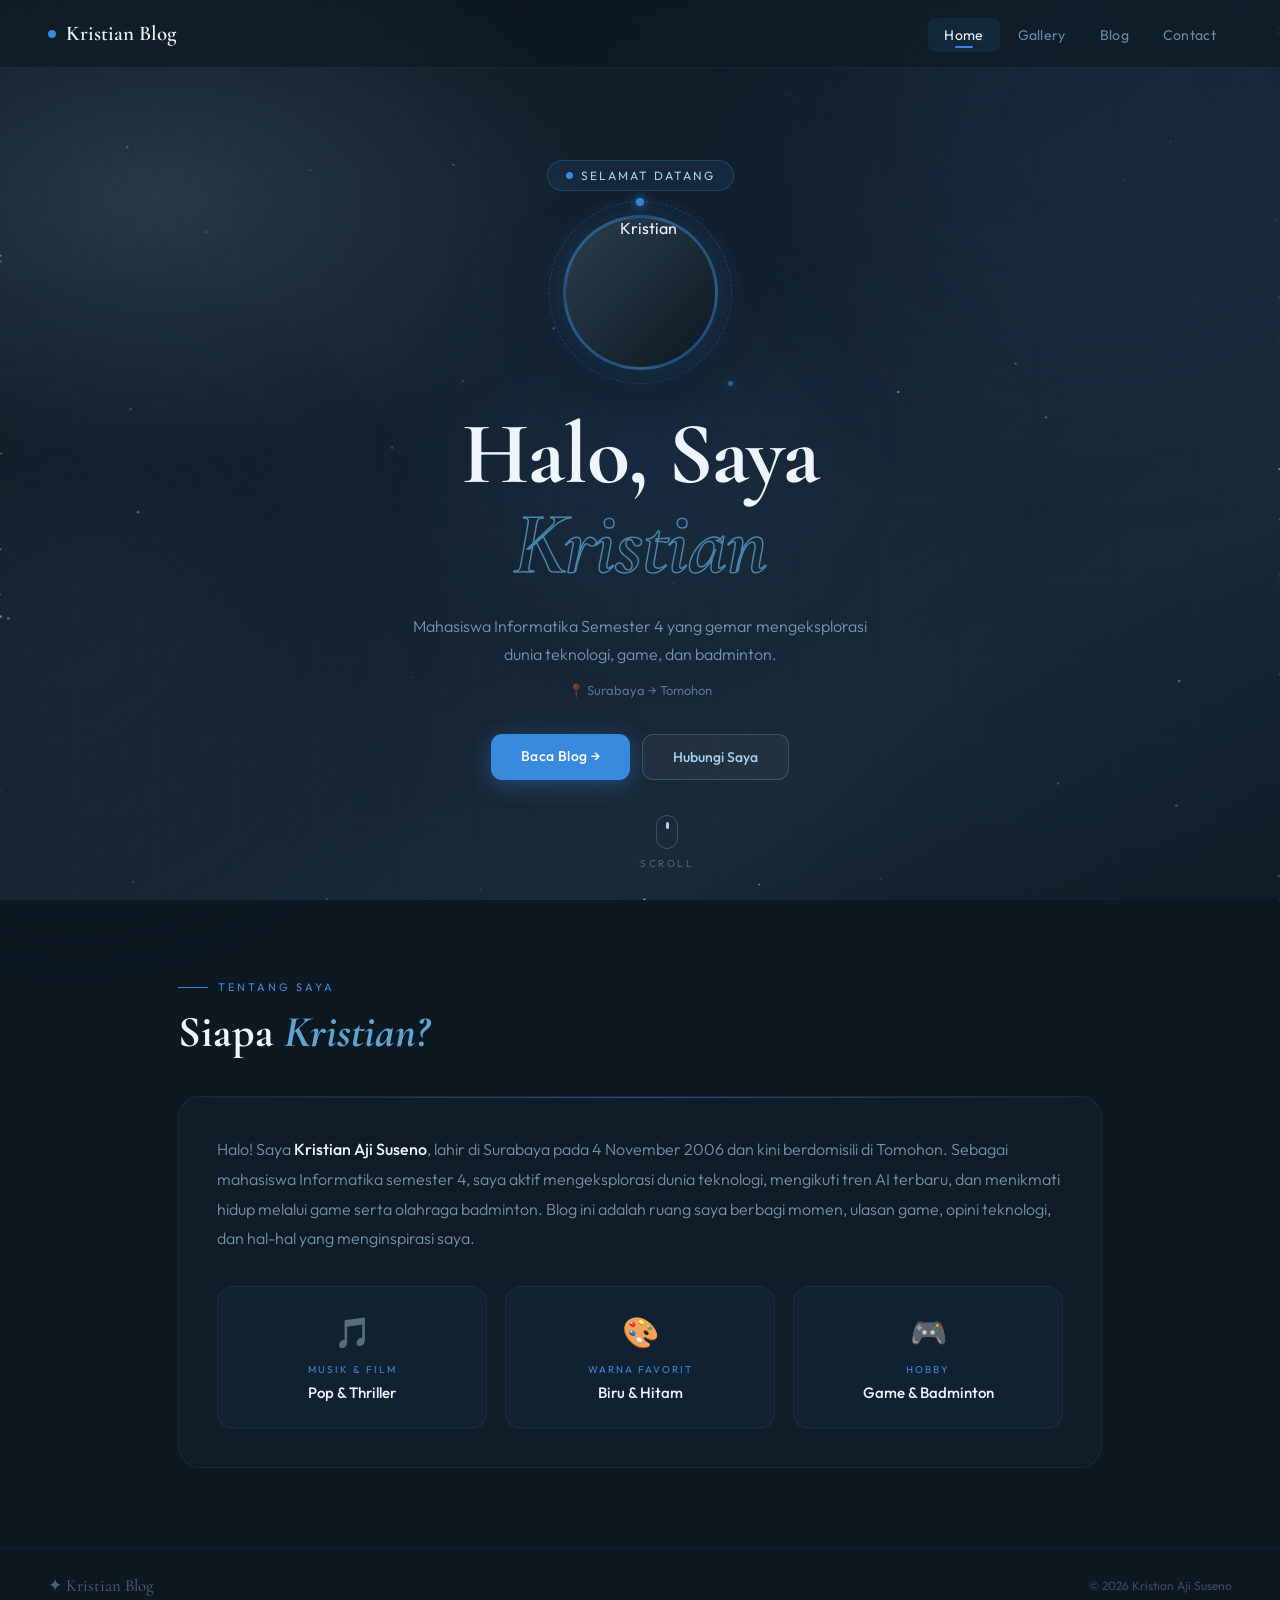
==== index.html @ f69c73ec "Add files via upload" ====
<!DOCTYPE html>
<html lang="id">
<head>
    <meta charset="UTF-8">
    <meta name="viewport" content="width=device-width, initial-scale=1.0">
    <title>Home — Kristian Blog</title>
    <link href="https://fonts.googleapis.com/css2?family=Cormorant+Garamond:ital,wght@0,400;0,600;0,700;1,400;1,700&family=Outfit:wght@300;400;500;600&display=swap" rel="stylesheet">
    <style>
        :root {
            --n900:#0d1821;--n800:#162030;--n700:#1e2d3d;--n600:#2c3e50;--n500:#3d5166;
            --blue:#378ADD;--blue-l:#5ba4d4;--blue-p:#a8d4f0;--blue-g:rgba(55,138,221,0.25);
            --white:#eef5fc;--dim:rgba(168,212,240,0.65);
        }
        *{box-sizing:border-box;margin:0;padding:0;}
        html{scroll-behavior:smooth;}
        body{font-family:'Outfit',sans-serif;background:var(--n900);color:var(--white);min-height:100vh;overflow-x:hidden;}

        /* BG */
        .bg-layer{position:fixed;inset:0;z-index:0;
            background:
                radial-gradient(ellipse 65% 55% at 12% 22%,rgba(44,62,80,0.85),transparent 55%),
                radial-gradient(ellipse 55% 65% at 88% 78%,rgba(20,36,52,0.75),transparent 55%),
                radial-gradient(ellipse 50% 40% at 50% 50%,rgba(55,138,221,0.05),transparent 65%),
                linear-gradient(150deg,#0d1821 0%,#14202e 45%,#1a2a3a 75%,#0d1821 100%);}
        .bg-layer::after{content:'';position:absolute;inset:0;
            background-image:repeating-linear-gradient(0deg,transparent,transparent 79px,rgba(55,138,221,0.035) 80px),
                             repeating-linear-gradient(90deg,transparent,transparent 79px,rgba(55,138,221,0.035) 80px);}

        .blob{position:fixed;border-radius:50%;filter:blur(90px);pointer-events:none;z-index:0;}
        .b1{width:500px;height:500px;background:rgba(55,138,221,0.07);top:-120px;right:-80px;animation:d1 20s ease-in-out infinite alternate;}
        .b2{width:350px;height:350px;background:rgba(30,45,60,0.5);bottom:80px;left:-100px;animation:d2 16s ease-in-out infinite alternate;}
        .b3{width:250px;height:250px;background:rgba(55,138,221,0.05);top:50%;left:50%;transform:translate(-50%,-50%);animation:d3 24s ease-in-out infinite alternate;}
        @keyframes d1{to{transform:translate(-80px,100px) scale(1.2);}}
        @keyframes d2{to{transform:translate(100px,-60px) scale(1.15);}}
        @keyframes d3{to{transform:translate(-40%,-40%) scale(1.3);}}

        canvas{position:fixed;inset:0;z-index:0;pointer-events:none;}

        /* NAV */
        nav{position:fixed;top:0;left:0;right:0;z-index:300;height:68px;padding:0 48px;
            display:flex;align-items:center;justify-content:space-between;
            background:rgba(13,24,33,0.6);backdrop-filter:blur(24px);
            border-bottom:1px solid rgba(55,138,221,0.1);transition:background 0.4s;}
        nav.scrolled{background:rgba(13,24,33,0.92);}

        .n-logo{font-family:'Cormorant Garamond',serif;font-size:21px;font-weight:600;
            color:var(--white);text-decoration:none;display:flex;align-items:center;gap:10px;}
        .n-logo .dot{width:8px;height:8px;background:var(--blue);border-radius:50%;flex-shrink:0;
            animation:pdot 2.5s infinite;}
        @keyframes pdot{0%,100%{box-shadow:0 0 0 0 rgba(55,138,221,0.6);}60%{box-shadow:0 0 0 7px rgba(55,138,221,0);}}

        .n-links{list-style:none;display:flex;gap:2px;}
        .n-links a{color:rgba(168,212,240,0.6);text-decoration:none;font-size:14px;font-weight:400;
            padding:8px 16px;border-radius:8px;letter-spacing:0.3px;transition:all 0.2s;position:relative;}
        .n-links a::after{content:'';position:absolute;bottom:4px;left:50%;transform:translateX(-50%) scaleX(0);
            width:18px;height:2px;background:var(--blue);border-radius:2px;transition:transform 0.25s;}
        .n-links a:hover,.n-links a.active{color:var(--white);background:rgba(55,138,221,0.1);}
        .n-links a.active::after,.n-links a:hover::after{transform:translateX(-50%) scaleX(1);}

        /* HERO */
        .hero{position:relative;z-index:1;min-height:100vh;display:flex;flex-direction:column;
            align-items:center;justify-content:center;padding:100px 40px 60px;text-align:center;}

        .hero-eyebrow{display:inline-flex;align-items:center;gap:8px;
            background:rgba(55,138,221,0.1);border:1px solid rgba(55,138,221,0.28);
            color:var(--blue-p);padding:7px 18px;border-radius:22px;font-size:12px;
            letter-spacing:2px;text-transform:uppercase;margin-bottom:24px;
            animation:fadeUp 0.8s ease both;}
        .hero-eyebrow .ping{width:7px;height:7px;background:var(--blue);border-radius:50%;
            animation:ping 1.8s ease infinite;}
        @keyframes ping{0%,100%{opacity:1;transform:scale(1);}50%{opacity:0.6;transform:scale(1.3);}}

        .av-wrap{position:relative;margin-bottom:40px;animation:float 7s ease-in-out infinite;}
        @keyframes float{0%,100%{transform:translateY(0);}50%{transform:translateY(-14px);}}

        .av-glow{position:absolute;inset:-28px;border-radius:50%;
            background:radial-gradient(circle,rgba(55,138,221,0.2) 0%,transparent 70%);
            animation:gpulse 3s ease-in-out infinite;}
        @keyframes gpulse{0%,100%{opacity:0.4;transform:scale(1);}50%{opacity:0.9;transform:scale(1.12);}}

        .av-orbit{position:absolute;inset:-14px;border-radius:50%;
            border:1px dashed rgba(55,138,221,0.3);animation:spin 18s linear infinite;}
        .av-orbit::before,.av-orbit::after{content:'';position:absolute;border-radius:50%;
            background:var(--blue);box-shadow:0 0 10px var(--blue);}
        .av-orbit::before{width:8px;height:8px;top:-4px;left:50%;transform:translateX(-50%);}
        .av-orbit::after{width:5px;height:5px;bottom:-2.5px;right:-2.5px;opacity:0.6;}
        @keyframes spin{from{transform:rotate(0deg);}to{transform:rotate(360deg);}}

        .av-img{width:155px;height:155px;border-radius:50%;object-fit:cover;position:relative;z-index:2;
            border:3px solid rgba(55,138,221,0.45);display:block;background:var(--n700);
            box-shadow:0 0 40px rgba(55,138,221,0.2),0 20px 60px rgba(0,0,0,0.4);}

        .hero h1{font-family:'Cormorant Garamond',serif;font-size:clamp(52px,9vw,88px);font-weight:700;
            line-height:1.02;color:var(--white);animation:fadeUp 0.85s 0.1s ease both;letter-spacing:-1px;}
        .hero h1 em{color:transparent;-webkit-text-stroke:1.5px rgba(91,164,212,0.75);font-style:italic;}

        .hero-sub{max-width:480px;margin:22px auto 0;color:var(--dim);font-size:16px;line-height:1.75;
            font-weight:300;animation:fadeUp 0.85s 0.2s ease both;}

        .hero-loc{display:inline-flex;align-items:center;gap:6px;margin-top:14px;
            color:rgba(168,212,240,0.45);font-size:13px;animation:fadeUp 0.85s 0.28s ease both;}

        .hero-ctas{display:flex;gap:12px;justify-content:center;margin-top:36px;flex-wrap:wrap;
            animation:fadeUp 0.85s 0.35s ease both;}

        .btn-p{padding:13px 30px;background:var(--blue);color:white;border-radius:11px;
            text-decoration:none;font-size:14px;font-weight:500;letter-spacing:0.4px;
            transition:all 0.25s;box-shadow:0 4px 22px rgba(55,138,221,0.4);}
        .btn-p:hover{background:var(--blue-l);transform:translateY(-3px);box-shadow:0 10px 35px rgba(55,138,221,0.55);}

        .btn-g{padding:13px 30px;background:rgba(255,255,255,0.04);border:1px solid rgba(168,212,240,0.2);
            color:var(--blue-p);border-radius:11px;text-decoration:none;font-size:14px;font-weight:500;
            transition:all 0.25s;}
        .btn-g:hover{background:rgba(55,138,221,0.1);border-color:rgba(55,138,221,0.4);transform:translateY(-3px);}

        .scroll-hint{position:absolute;bottom:30px;left:50%;transform:translateX(-50%);
            display:flex;flex-direction:column;align-items:center;gap:8px;
            color:rgba(168,212,240,0.35);font-size:10px;letter-spacing:2.5px;text-transform:uppercase;
            animation:fadeUp 1.5s 1.2s ease both;}
        .s-mouse{width:22px;height:34px;border:1.5px solid rgba(168,212,240,0.25);border-radius:12px;
            display:flex;justify-content:center;padding-top:6px;}
        .s-wheel{width:3px;height:7px;background:var(--blue-p);border-radius:2px;
            animation:wh 2s ease infinite;}
        @keyframes wh{0%{opacity:1;transform:translateY(0);}100%{opacity:0;transform:translateY(12px);}}

        /* ABOUT */
        .section{position:relative;z-index:1;max-width:1020px;margin:0 auto;padding:80px 48px;}

        .s-eyebrow{font-size:11px;letter-spacing:3px;text-transform:uppercase;color:var(--blue);
            display:flex;align-items:center;gap:10px;margin-bottom:14px;}
        .s-eyebrow::before{content:'';width:30px;height:1px;background:var(--blue);}

        .s-title{font-family:'Cormorant Garamond',serif;font-size:44px;font-weight:700;
            color:var(--white);margin-bottom:40px;line-height:1.1;}
        .s-title em{font-style:italic;color:var(--blue-l);}

        .glass{background:rgba(20,32,48,0.55);border:1px solid rgba(55,138,221,0.14);
            border-radius:22px;padding:38px;backdrop-filter:blur(14px);position:relative;overflow:hidden;}
        .glass::before{content:'';position:absolute;top:0;left:0;right:0;height:1px;
            background:linear-gradient(90deg,transparent,rgba(55,138,221,0.5),transparent);}
        .glass p{color:var(--dim);font-size:16px;line-height:1.85;font-weight:300;}
        .glass strong{color:var(--white);font-weight:500;}

        .stats-grid{display:grid;grid-template-columns:repeat(3,1fr);gap:18px;margin-top:32px;}

        .stat-card{background:rgba(55,138,221,0.05);border:1px solid rgba(55,138,221,0.11);
            border-radius:16px;padding:26px 18px;text-align:center;
            transition:all 0.3s;cursor:default;position:relative;overflow:hidden;}
        .stat-card::after{content:'';position:absolute;bottom:0;left:0;right:0;height:2px;
            background:linear-gradient(90deg,transparent,var(--blue),transparent);
            transform:scaleX(0);transition:transform 0.3s;}
        .stat-card:hover{background:rgba(55,138,221,0.1);border-color:rgba(55,138,221,0.28);
            transform:translateY(-5px);box-shadow:0 12px 36px rgba(55,138,221,0.15);}
        .stat-card:hover::after{transform:scaleX(1);}

        .sc-icon{font-size:30px;margin-bottom:12px;display:block;}
        .sc-label{font-size:10px;text-transform:uppercase;letter-spacing:2px;color:var(--blue);margin-bottom:7px;}
        .sc-val{font-size:15px;font-weight:500;color:var(--white);}

        /* FOOTER */
        footer{position:relative;z-index:1;border-top:1px solid rgba(55,138,221,0.09);
            padding:26px 48px;display:flex;align-items:center;justify-content:space-between;}
        .f-logo{font-family:'Cormorant Garamond',serif;font-size:17px;color:rgba(168,212,240,0.4);}
        .f-copy{font-size:12px;color:rgba(168,212,240,0.28);}

        /* UTILS */
        @keyframes fadeUp{from{opacity:0;transform:translateY(22px);}to{opacity:1;transform:translateY(0);}}
        .reveal{opacity:0;transform:translateY(32px);transition:opacity 0.75s ease,transform 0.75s ease;}
        .reveal.in{opacity:1;transform:translateY(0);}
    </style>
</head>
<body>

<div class="bg-layer"></div>
<div class="blob b1"></div><div class="blob b2"></div><div class="blob b3"></div>
<canvas id="c"></canvas>

<nav id="nav">
    <a href="index.html" class="n-logo"><div class="dot"></div>Kristian Blog</a>
    <ul class="n-links">
        <li><a href="index.html" class="active">Home</a></li>
        <li><a href="gallery.html">Gallery</a></li>
        <li><a href="blog.html">Blog</a></li>
        <li><a href="contact.html">Contact</a></li>
    </ul>
</nav>

<section class="hero">
    <div class="hero-eyebrow"><span class="ping"></span>Selamat Datang</div>
    <div class="av-wrap">
        <div class="av-glow"></div>
        <div class="av-orbit"></div>
        <img src="image/image1.jpeg" alt="Kristian" class="av-img"
             onerror="this.style.background='linear-gradient(135deg,#2c3e50,#0d1821)';this.removeAttribute('src')">
    </div>
    <h1>Halo, Saya<br><em>Kristian</em></h1>
    <p class="hero-sub">Mahasiswa Informatika Semester 4 yang gemar mengeksplorasi dunia teknologi, game, dan badminton.</p>
    <div class="hero-loc">📍 Surabaya → Tomohon</div>
    <div class="hero-ctas">
        <a href="blog.html" class="btn-p">Baca Blog →</a>
        <a href="contact.html" class="btn-g">Hubungi Saya</a>
    </div>
    <div class="scroll-hint">
        <div class="s-mouse"><div class="s-wheel"></div></div>
        <span>Scroll</span>
    </div>
</section>

<div class="section">
    <div class="s-eyebrow">Tentang Saya</div>
    <h2 class="s-title">Siapa <em>Kristian?</em></h2>
    <div class="glass reveal">
        <p>Halo! Saya <strong>Kristian Aji Suseno</strong>, lahir di Surabaya pada 4 November 2006 dan kini berdomisili di Tomohon. Sebagai mahasiswa Informatika semester 4, saya aktif mengeksplorasi dunia teknologi, mengikuti tren AI terbaru, dan menikmati hidup melalui game serta olahraga badminton. Blog ini adalah ruang saya berbagi momen, ulasan game, opini teknologi, dan hal-hal yang menginspirasi saya.</p>
        <div class="stats-grid">
            <div class="stat-card"><span class="sc-icon">🎵</span><div class="sc-label">Musik & Film</div><div class="sc-val">Pop & Thriller</div></div>
            <div class="stat-card"><span class="sc-icon">🎨</span><div class="sc-label">Warna Favorit</div><div class="sc-val">Biru & Hitam</div></div>
            <div class="stat-card"><span class="sc-icon">🎮</span><div class="sc-label">Hobby</div><div class="sc-val">Game & Badminton</div></div>
        </div>
    </div>
</div>

<footer>
    <div class="f-logo">✦ Kristian Blog</div>
    <div class="f-copy">© 2026 Kristian Aji Suseno</div>
</footer>

<script>
const cv=document.getElementById('c'),cx=cv.getContext('2d');
let W,H,pts=[];
function resize(){W=cv.width=innerWidth;H=cv.height=innerHeight;}
resize();addEventListener('resize',resize);
for(let i=0;i<65;i++)pts.push({x:Math.random()*1920,y:Math.random()*1080,r:Math.random()*1.4+0.3,vx:(Math.random()-.5)*.18,vy:(Math.random()-.5)*.18,a:Math.random()*.45+0.08});
(function draw(){cx.clearRect(0,0,W,H);pts.forEach(p=>{p.x+=p.vx;p.y+=p.vy;if(p.x<0)p.x=W;if(p.x>W)p.x=0;if(p.y<0)p.y=H;if(p.y>H)p.y=0;cx.beginPath();cx.arc(p.x,p.y,p.r,0,Math.PI*2);cx.fillStyle=`rgba(168,212,240,${p.a})`;cx.fill();});requestAnimationFrame(draw);})();

window.addEventListener('scroll',()=>{document.getElementById('nav').classList.toggle('scrolled',scrollY>40);});

const obs=new IntersectionObserver(es=>es.forEach(e=>{if(e.isIntersecting)e.target.classList.add('in');}),{threshold:0.1});
document.querySelectorAll('.reveal').forEach(el=>obs.observe(el));
</script>
</body>
</html>
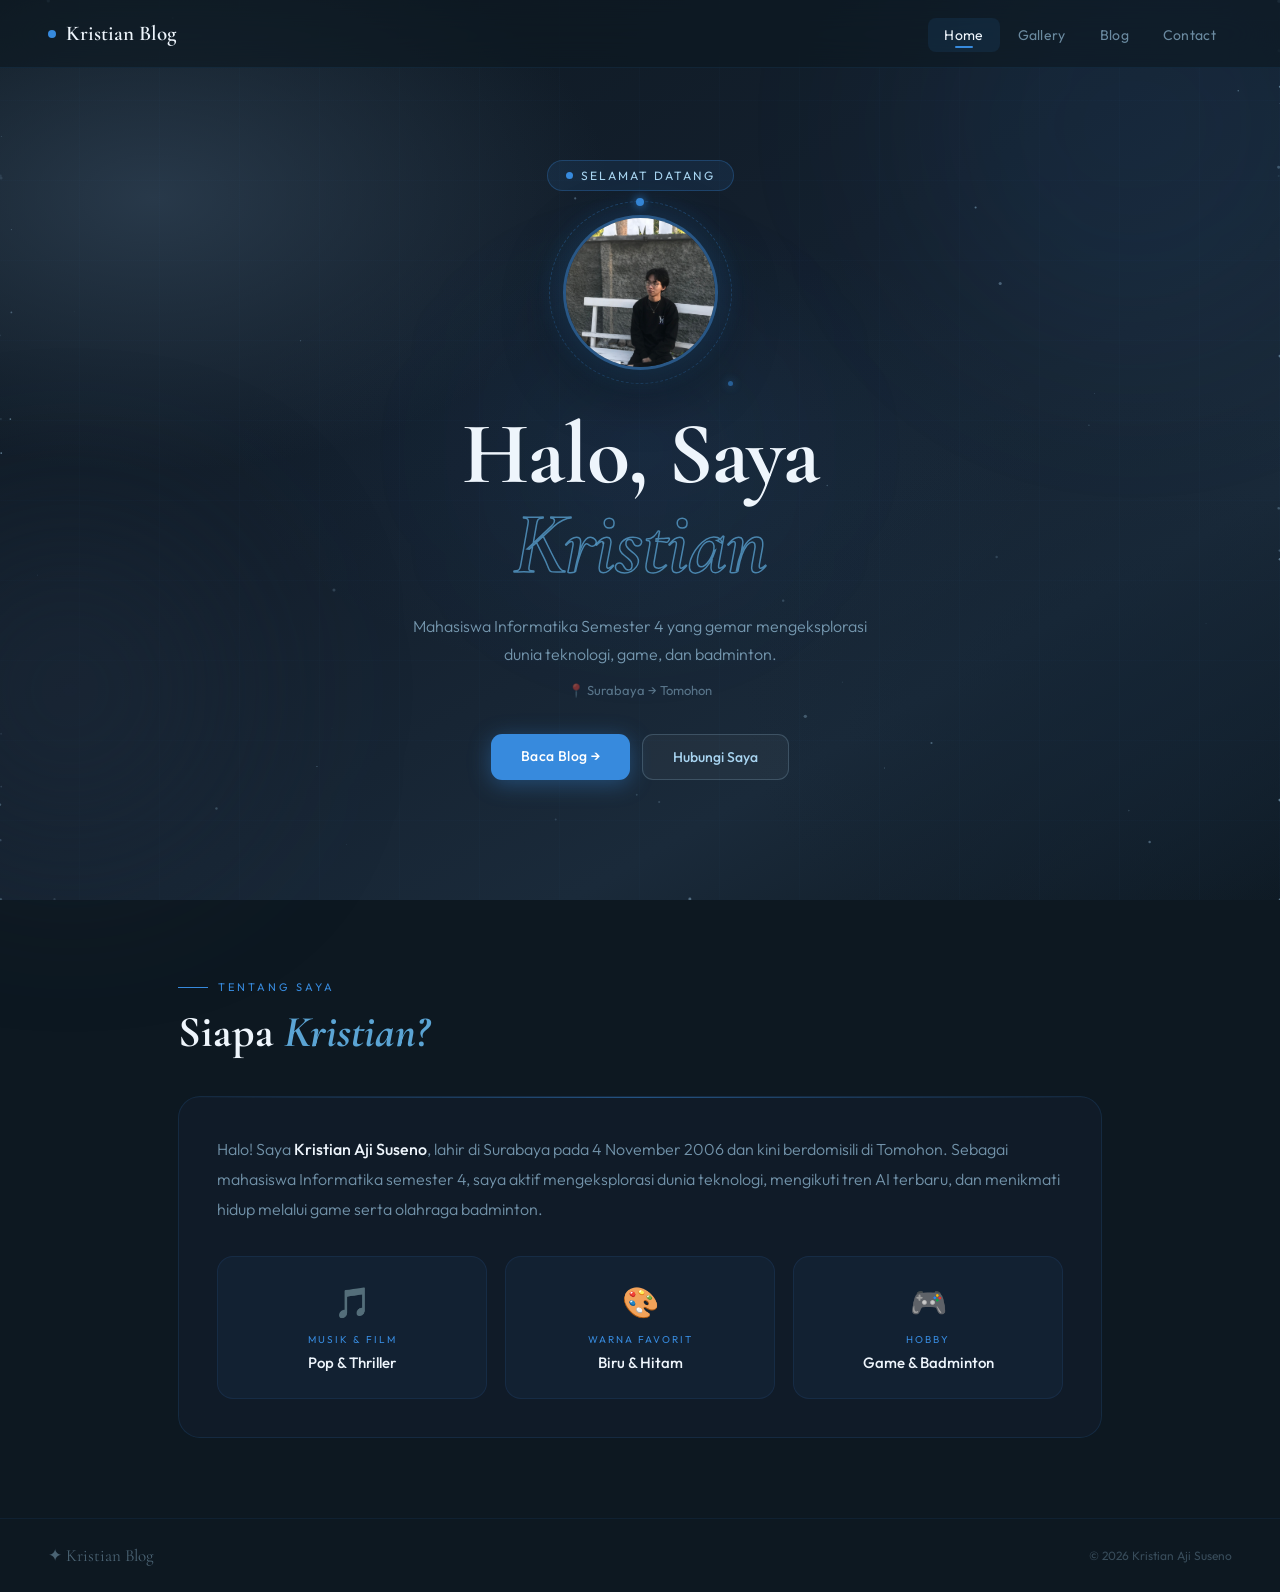
==== commit 33a6532f: "update responsive mobile layout" ====
--- a/index.html
+++ b/index.html
@@ -1,241 +1,96 @@
-<!DOCTYPE html>
-<html lang="id">
-<head>
-    <meta charset="UTF-8">
-    <meta name="viewport" content="width=device-width, initial-scale=1.0">
-    <title>Home — Kristian Blog</title>
-    <link href="https://fonts.googleapis.com/css2?family=Cormorant+Garamond:ital,wght@0,400;0,600;0,700;1,400;1,700&family=Outfit:wght@300;400;500;600&display=swap" rel="stylesheet">
-    <style>
-        :root {
-            --n900:#0d1821;--n800:#162030;--n700:#1e2d3d;--n600:#2c3e50;--n500:#3d5166;
-            --blue:#378ADD;--blue-l:#5ba4d4;--blue-p:#a8d4f0;--blue-g:rgba(55,138,221,0.25);
-            --white:#eef5fc;--dim:rgba(168,212,240,0.65);
-        }
-        *{box-sizing:border-box;margin:0;padding:0;}
-        html{scroll-behavior:smooth;}
-        body{font-family:'Outfit',sans-serif;background:var(--n900);color:var(--white);min-height:100vh;overflow-x:hidden;}
-
-        /* BG */
-        .bg-layer{position:fixed;inset:0;z-index:0;
-            background:
-                radial-gradient(ellipse 65% 55% at 12% 22%,rgba(44,62,80,0.85),transparent 55%),
-                radial-gradient(ellipse 55% 65% at 88% 78%,rgba(20,36,52,0.75),transparent 55%),
-                radial-gradient(ellipse 50% 40% at 50% 50%,rgba(55,138,221,0.05),transparent 65%),
-                linear-gradient(150deg,#0d1821 0%,#14202e 45%,#1a2a3a 75%,#0d1821 100%);}
-        .bg-layer::after{content:'';position:absolute;inset:0;
-            background-image:repeating-linear-gradient(0deg,transparent,transparent 79px,rgba(55,138,221,0.035) 80px),
-                             repeating-linear-gradient(90deg,transparent,transparent 79px,rgba(55,138,221,0.035) 80px);}
-
-        .blob{position:fixed;border-radius:50%;filter:blur(90px);pointer-events:none;z-index:0;}
-        .b1{width:500px;height:500px;background:rgba(55,138,221,0.07);top:-120px;right:-80px;animation:d1 20s ease-in-out infinite alternate;}
-        .b2{width:350px;height:350px;background:rgba(30,45,60,0.5);bottom:80px;left:-100px;animation:d2 16s ease-in-out infinite alternate;}
-        .b3{width:250px;height:250px;background:rgba(55,138,221,0.05);top:50%;left:50%;transform:translate(-50%,-50%);animation:d3 24s ease-in-out infinite alternate;}
-        @keyframes d1{to{transform:translate(-80px,100px) scale(1.2);}}
-        @keyframes d2{to{transform:translate(100px,-60px) scale(1.15);}}
-        @keyframes d3{to{transform:translate(-40%,-40%) scale(1.3);}}
-
-        canvas{position:fixed;inset:0;z-index:0;pointer-events:none;}
-
-        /* NAV */
-        nav{position:fixed;top:0;left:0;right:0;z-index:300;height:68px;padding:0 48px;
-            display:flex;align-items:center;justify-content:space-between;
-            background:rgba(13,24,33,0.6);backdrop-filter:blur(24px);
-            border-bottom:1px solid rgba(55,138,221,0.1);transition:background 0.4s;}
-        nav.scrolled{background:rgba(13,24,33,0.92);}
-
-        .n-logo{font-family:'Cormorant Garamond',serif;font-size:21px;font-weight:600;
-            color:var(--white);text-decoration:none;display:flex;align-items:center;gap:10px;}
-        .n-logo .dot{width:8px;height:8px;background:var(--blue);border-radius:50%;flex-shrink:0;
-            animation:pdot 2.5s infinite;}
-        @keyframes pdot{0%,100%{box-shadow:0 0 0 0 rgba(55,138,221,0.6);}60%{box-shadow:0 0 0 7px rgba(55,138,221,0);}}
-
-        .n-links{list-style:none;display:flex;gap:2px;}
-        .n-links a{color:rgba(168,212,240,0.6);text-decoration:none;font-size:14px;font-weight:400;
-            padding:8px 16px;border-radius:8px;letter-spacing:0.3px;transition:all 0.2s;position:relative;}
-        .n-links a::after{content:'';position:absolute;bottom:4px;left:50%;transform:translateX(-50%) scaleX(0);
-            width:18px;height:2px;background:var(--blue);border-radius:2px;transition:transform 0.25s;}
-        .n-links a:hover,.n-links a.active{color:var(--white);background:rgba(55,138,221,0.1);}
-        .n-links a.active::after,.n-links a:hover::after{transform:translateX(-50%) scaleX(1);}
-
-        /* HERO */
-        .hero{position:relative;z-index:1;min-height:100vh;display:flex;flex-direction:column;
-            align-items:center;justify-content:center;padding:100px 40px 60px;text-align:center;}
-
-        .hero-eyebrow{display:inline-flex;align-items:center;gap:8px;
-            background:rgba(55,138,221,0.1);border:1px solid rgba(55,138,221,0.28);
-            color:var(--blue-p);padding:7px 18px;border-radius:22px;font-size:12px;
-            letter-spacing:2px;text-transform:uppercase;margin-bottom:24px;
-            animation:fadeUp 0.8s ease both;}
-        .hero-eyebrow .ping{width:7px;height:7px;background:var(--blue);border-radius:50%;
-            animation:ping 1.8s ease infinite;}
-        @keyframes ping{0%,100%{opacity:1;transform:scale(1);}50%{opacity:0.6;transform:scale(1.3);}}
-
-        .av-wrap{position:relative;margin-bottom:40px;animation:float 7s ease-in-out infinite;}
-        @keyframes float{0%,100%{transform:translateY(0);}50%{transform:translateY(-14px);}}
-
-        .av-glow{position:absolute;inset:-28px;border-radius:50%;
-            background:radial-gradient(circle,rgba(55,138,221,0.2) 0%,transparent 70%);
-            animation:gpulse 3s ease-in-out infinite;}
-        @keyframes gpulse{0%,100%{opacity:0.4;transform:scale(1);}50%{opacity:0.9;transform:scale(1.12);}}
-
-        .av-orbit{position:absolute;inset:-14px;border-radius:50%;
-            border:1px dashed rgba(55,138,221,0.3);animation:spin 18s linear infinite;}
-        .av-orbit::before,.av-orbit::after{content:'';position:absolute;border-radius:50%;
-            background:var(--blue);box-shadow:0 0 10px var(--blue);}
-        .av-orbit::before{width:8px;height:8px;top:-4px;left:50%;transform:translateX(-50%);}
-        .av-orbit::after{width:5px;height:5px;bottom:-2.5px;right:-2.5px;opacity:0.6;}
-        @keyframes spin{from{transform:rotate(0deg);}to{transform:rotate(360deg);}}
-
-        .av-img{width:155px;height:155px;border-radius:50%;object-fit:cover;position:relative;z-index:2;
-            border:3px solid rgba(55,138,221,0.45);display:block;background:var(--n700);
-            box-shadow:0 0 40px rgba(55,138,221,0.2),0 20px 60px rgba(0,0,0,0.4);}
-
-        .hero h1{font-family:'Cormorant Garamond',serif;font-size:clamp(52px,9vw,88px);font-weight:700;
-            line-height:1.02;color:var(--white);animation:fadeUp 0.85s 0.1s ease both;letter-spacing:-1px;}
-        .hero h1 em{color:transparent;-webkit-text-stroke:1.5px rgba(91,164,212,0.75);font-style:italic;}
-
-        .hero-sub{max-width:480px;margin:22px auto 0;color:var(--dim);font-size:16px;line-height:1.75;
-            font-weight:300;animation:fadeUp 0.85s 0.2s ease both;}
-
-        .hero-loc{display:inline-flex;align-items:center;gap:6px;margin-top:14px;
-            color:rgba(168,212,240,0.45);font-size:13px;animation:fadeUp 0.85s 0.28s ease both;}
-
-        .hero-ctas{display:flex;gap:12px;justify-content:center;margin-top:36px;flex-wrap:wrap;
-            animation:fadeUp 0.85s 0.35s ease both;}
-
-        .btn-p{padding:13px 30px;background:var(--blue);color:white;border-radius:11px;
-            text-decoration:none;font-size:14px;font-weight:500;letter-spacing:0.4px;
-            transition:all 0.25s;box-shadow:0 4px 22px rgba(55,138,221,0.4);}
-        .btn-p:hover{background:var(--blue-l);transform:translateY(-3px);box-shadow:0 10px 35px rgba(55,138,221,0.55);}
-
-        .btn-g{padding:13px 30px;background:rgba(255,255,255,0.04);border:1px solid rgba(168,212,240,0.2);
-            color:var(--blue-p);border-radius:11px;text-decoration:none;font-size:14px;font-weight:500;
-            transition:all 0.25s;}
-        .btn-g:hover{background:rgba(55,138,221,0.1);border-color:rgba(55,138,221,0.4);transform:translateY(-3px);}
-
-        .scroll-hint{position:absolute;bottom:30px;left:50%;transform:translateX(-50%);
-            display:flex;flex-direction:column;align-items:center;gap:8px;
-            color:rgba(168,212,240,0.35);font-size:10px;letter-spacing:2.5px;text-transform:uppercase;
-            animation:fadeUp 1.5s 1.2s ease both;}
-        .s-mouse{width:22px;height:34px;border:1.5px solid rgba(168,212,240,0.25);border-radius:12px;
-            display:flex;justify-content:center;padding-top:6px;}
-        .s-wheel{width:3px;height:7px;background:var(--blue-p);border-radius:2px;
-            animation:wh 2s ease infinite;}
-        @keyframes wh{0%{opacity:1;transform:translateY(0);}100%{opacity:0;transform:translateY(12px);}}
-
-        /* ABOUT */
-        .section{position:relative;z-index:1;max-width:1020px;margin:0 auto;padding:80px 48px;}
-
-        .s-eyebrow{font-size:11px;letter-spacing:3px;text-transform:uppercase;color:var(--blue);
-            display:flex;align-items:center;gap:10px;margin-bottom:14px;}
-        .s-eyebrow::before{content:'';width:30px;height:1px;background:var(--blue);}
-
-        .s-title{font-family:'Cormorant Garamond',serif;font-size:44px;font-weight:700;
-            color:var(--white);margin-bottom:40px;line-height:1.1;}
-        .s-title em{font-style:italic;color:var(--blue-l);}
-
-        .glass{background:rgba(20,32,48,0.55);border:1px solid rgba(55,138,221,0.14);
-            border-radius:22px;padding:38px;backdrop-filter:blur(14px);position:relative;overflow:hidden;}
-        .glass::before{content:'';position:absolute;top:0;left:0;right:0;height:1px;
-            background:linear-gradient(90deg,transparent,rgba(55,138,221,0.5),transparent);}
-        .glass p{color:var(--dim);font-size:16px;line-height:1.85;font-weight:300;}
-        .glass strong{color:var(--white);font-weight:500;}
-
-        .stats-grid{display:grid;grid-template-columns:repeat(3,1fr);gap:18px;margin-top:32px;}
-
-        .stat-card{background:rgba(55,138,221,0.05);border:1px solid rgba(55,138,221,0.11);
-            border-radius:16px;padding:26px 18px;text-align:center;
-            transition:all 0.3s;cursor:default;position:relative;overflow:hidden;}
-        .stat-card::after{content:'';position:absolute;bottom:0;left:0;right:0;height:2px;
-            background:linear-gradient(90deg,transparent,var(--blue),transparent);
-            transform:scaleX(0);transition:transform 0.3s;}
-        .stat-card:hover{background:rgba(55,138,221,0.1);border-color:rgba(55,138,221,0.28);
-            transform:translateY(-5px);box-shadow:0 12px 36px rgba(55,138,221,0.15);}
-        .stat-card:hover::after{transform:scaleX(1);}
-
-        .sc-icon{font-size:30px;margin-bottom:12px;display:block;}
-        .sc-label{font-size:10px;text-transform:uppercase;letter-spacing:2px;color:var(--blue);margin-bottom:7px;}
-        .sc-val{font-size:15px;font-weight:500;color:var(--white);}
-
-        /* FOOTER */
-        footer{position:relative;z-index:1;border-top:1px solid rgba(55,138,221,0.09);
-            padding:26px 48px;display:flex;align-items:center;justify-content:space-between;}
-        .f-logo{font-family:'Cormorant Garamond',serif;font-size:17px;color:rgba(168,212,240,0.4);}
-        .f-copy{font-size:12px;color:rgba(168,212,240,0.28);}
-
-        /* UTILS */
-        @keyframes fadeUp{from{opacity:0;transform:translateY(22px);}to{opacity:1;transform:translateY(0);}}
-        .reveal{opacity:0;transform:translateY(32px);transition:opacity 0.75s ease,transform 0.75s ease;}
-        .reveal.in{opacity:1;transform:translateY(0);}
-    </style>
-</head>
-<body>
-
-<div class="bg-layer"></div>
-<div class="blob b1"></div><div class="blob b2"></div><div class="blob b3"></div>
-<canvas id="c"></canvas>
-
-<nav id="nav">
-    <a href="index.html" class="n-logo"><div class="dot"></div>Kristian Blog</a>
-    <ul class="n-links">
-        <li><a href="index.html" class="active">Home</a></li>
-        <li><a href="gallery.html">Gallery</a></li>
-        <li><a href="blog.html">Blog</a></li>
-        <li><a href="contact.html">Contact</a></li>
-    </ul>
-</nav>
-
-<section class="hero">
-    <div class="hero-eyebrow"><span class="ping"></span>Selamat Datang</div>
-    <div class="av-wrap">
-        <div class="av-glow"></div>
-        <div class="av-orbit"></div>
-        <img src="image/image1.jpeg" alt="Kristian" class="av-img"
-             onerror="this.style.background='linear-gradient(135deg,#2c3e50,#0d1821)';this.removeAttribute('src')">
-    </div>
-    <h1>Halo, Saya<br><em>Kristian</em></h1>
-    <p class="hero-sub">Mahasiswa Informatika Semester 4 yang gemar mengeksplorasi dunia teknologi, game, dan badminton.</p>
-    <div class="hero-loc">📍 Surabaya → Tomohon</div>
-    <div class="hero-ctas">
-        <a href="blog.html" class="btn-p">Baca Blog →</a>
-        <a href="contact.html" class="btn-g">Hubungi Saya</a>
-    </div>
-    <div class="scroll-hint">
-        <div class="s-mouse"><div class="s-wheel"></div></div>
-        <span>Scroll</span>
-    </div>
-</section>
-
-<div class="section">
-    <div class="s-eyebrow">Tentang Saya</div>
-    <h2 class="s-title">Siapa <em>Kristian?</em></h2>
-    <div class="glass reveal">
-        <p>Halo! Saya <strong>Kristian Aji Suseno</strong>, lahir di Surabaya pada 4 November 2006 dan kini berdomisili di Tomohon. Sebagai mahasiswa Informatika semester 4, saya aktif mengeksplorasi dunia teknologi, mengikuti tren AI terbaru, dan menikmati hidup melalui game serta olahraga badminton. Blog ini adalah ruang saya berbagi momen, ulasan game, opini teknologi, dan hal-hal yang menginspirasi saya.</p>
-        <div class="stats-grid">
-            <div class="stat-card"><span class="sc-icon">🎵</span><div class="sc-label">Musik & Film</div><div class="sc-val">Pop & Thriller</div></div>
-            <div class="stat-card"><span class="sc-icon">🎨</span><div class="sc-label">Warna Favorit</div><div class="sc-val">Biru & Hitam</div></div>
-            <div class="stat-card"><span class="sc-icon">🎮</span><div class="sc-label">Hobby</div><div class="sc-val">Game & Badminton</div></div>
-        </div>
-    </div>
-</div>
-
-<footer>
-    <div class="f-logo">✦ Kristian Blog</div>
-    <div class="f-copy">© 2026 Kristian Aji Suseno</div>
-</footer>
-
-<script>
-const cv=document.getElementById('c'),cx=cv.getContext('2d');
-let W,H,pts=[];
-function resize(){W=cv.width=innerWidth;H=cv.height=innerHeight;}
-resize();addEventListener('resize',resize);
-for(let i=0;i<65;i++)pts.push({x:Math.random()*1920,y:Math.random()*1080,r:Math.random()*1.4+0.3,vx:(Math.random()-.5)*.18,vy:(Math.random()-.5)*.18,a:Math.random()*.45+0.08});
-(function draw(){cx.clearRect(0,0,W,H);pts.forEach(p=>{p.x+=p.vx;p.y+=p.vy;if(p.x<0)p.x=W;if(p.x>W)p.x=0;if(p.y<0)p.y=H;if(p.y>H)p.y=0;cx.beginPath();cx.arc(p.x,p.y,p.r,0,Math.PI*2);cx.fillStyle=`rgba(168,212,240,${p.a})`;cx.fill();});requestAnimationFrame(draw);})();
-
-window.addEventListener('scroll',()=>{document.getElementById('nav').classList.toggle('scrolled',scrollY>40);});
-
-const obs=new IntersectionObserver(es=>es.forEach(e=>{if(e.isIntersecting)e.target.classList.add('in');}),{threshold:0.1});
-document.querySelectorAll('.reveal').forEach(el=>obs.observe(el));
-</script>
-</body>
+<!DOCTYPE html>
+<html lang="id">
+<head>
+    <meta charset="UTF-8">
+    <meta name="viewport" content="width=device-width, initial-scale=1.0">
+    <title>Home — Kristian Blog</title>
+
+    <link href="https://fonts.googleapis.com/css2?family=Cormorant+Garamond:ital,wght@0,400;0,600;0,700;1,400;1,700&family=Outfit:wght@300;400;500;600&display=swap" rel="stylesheet">
+
+    <link rel="stylesheet" href="style.css">
+</head>
+<body>
+
+<div class="bg-layer"></div>
+<div class="blob b1"></div>
+<div class="blob b2"></div>
+<div class="blob b3"></div>
+<canvas id="c"></canvas>
+
+<nav id="nav">
+    <a href="index.html" class="n-logo"><div class="dot"></div>Kristian Blog</a>
+    <ul class="n-links">
+        <li><a href="index.html" class="active">Home</a></li>
+        <li><a href="gallery.html">Gallery</a></li>
+        <li><a href="blog.html">Blog</a></li>
+        <li><a href="contact.html">Contact</a></li>
+    </ul>
+</nav>
+
+<section class="hero">
+    <div class="hero-eyebrow"><span class="ping"></span>Selamat Datang</div>
+
+    <div class="av-wrap">
+        <div class="av-glow"></div>
+        <div class="av-orbit"></div>
+        <img src="image/image1.jpeg" alt="Kristian" class="av-img"
+             onerror="this.style.background='linear-gradient(135deg,#2c3e50,#0d1821)';this.removeAttribute('src')">
+    </div>
+
+    <h1>Halo, Saya<br><em>Kristian</em></h1>
+
+    <p class="hero-sub">
+        Mahasiswa Informatika Semester 4 yang gemar mengeksplorasi dunia teknologi, game, dan badminton.
+    </p>
+
+    <div class="hero-loc">📍 Surabaya → Tomohon</div>
+
+    <div class="hero-ctas">
+        <a href="blog.html" class="btn-p">Baca Blog →</a>
+        <a href="contact.html" class="btn-g">Hubungi Saya</a>
+    </div>
+
+</section>
+
+<div class="section">
+    <div class="s-eyebrow">Tentang Saya</div>
+    <h2 class="s-title">Siapa <em>Kristian?</em></h2>
+
+    <div class="glass reveal">
+        <p>
+            Halo! Saya <strong>Kristian Aji Suseno</strong>, lahir di Surabaya pada 4 November 2006 dan kini berdomisili di Tomohon.
+            Sebagai mahasiswa Informatika semester 4, saya aktif mengeksplorasi dunia teknologi, mengikuti tren AI terbaru,
+            dan menikmati hidup melalui game serta olahraga badminton.
+        </p>
+
+        <div class="stats-grid">
+            <div class="stat-card">
+                <span class="sc-icon">🎵</span>
+                <div class="sc-label">Musik & Film</div>
+                <div class="sc-val">Pop & Thriller</div>
+            </div>
+
+            <div class="stat-card">
+                <span class="sc-icon">🎨</span>
+                <div class="sc-label">Warna Favorit</div>
+                <div class="sc-val">Biru & Hitam</div>
+            </div>
+
+            <div class="stat-card">
+                <span class="sc-icon">🎮</span>
+                <div class="sc-label">Hobby</div>
+                <div class="sc-val">Game & Badminton</div>
+            </div>
+        </div>
+    </div>
+</div>
+
+<footer>
+    <div class="f-logo">✦ Kristian Blog</div>
+    <div class="f-copy">© 2026 Kristian Aji Suseno</div>
+</footer>
+
+<script src="script.js"></script>
+
+</body>
 </html>
--- a/style.css
+++ b/style.css
@@ -0,0 +1,645 @@
+:root {
+    --n900: #0d1821;
+    --n800: #162030;
+    --n700: #1e2d3d;
+    --n600: #2c3e50;
+    --n500: #3d5166;
+    --blue: #378ADD;
+    --blue-l: #5ba4d4;
+    --blue-p: #a8d4f0;
+    --blue-g: rgba(55, 138, 221, 0.25);
+    --white: #eef5fc;
+    --dim: rgba(168, 212, 240, 0.65);
+    --card: rgba(20, 32, 48, 0.55);
+    --cb: rgba(55, 138, 221, 0.13);
+}
+
+* { box-sizing: border-box; margin: 0; padding: 0; }
+html { scroll-behavior: smooth; }
+body {
+    font-family: 'Outfit', sans-serif;
+    background: var(--n900);
+    color: var(--white);
+    min-height: 100vh;
+    overflow-x: hidden;
+}
+
+.bg-layer {
+    position: fixed;
+    inset: 0;
+    z-index: 0;
+    background:
+        radial-gradient(ellipse 65% 55% at 12% 22%, rgba(44,62,80,0.85), transparent 55%),
+        radial-gradient(ellipse 55% 65% at 88% 78%, rgba(20,36,52,0.75), transparent 55%),
+        radial-gradient(ellipse 50% 40% at 50% 50%, rgba(55,138,221,0.05), transparent 65%),
+        linear-gradient(150deg, #0d1821 0%, #14202e 45%, #1a2a3a 75%, #0d1821 100%);
+}
+.bg-layer::after {
+    content: '';
+    position: absolute;
+    inset: 0;
+    background-image:
+        repeating-linear-gradient(0deg, transparent, transparent 79px, rgba(55,138,221,0.035) 80px),
+        repeating-linear-gradient(90deg, transparent, transparent 79px, rgba(55,138,221,0.035) 80px);
+}
+
+.blob { position: fixed; border-radius: 50%; filter: blur(90px); pointer-events: none; z-index: 0; }
+.b1 { width: 450px; height: 450px; background: rgba(55,138,221,0.07); top: -100px; right: -80px; animation: d1 20s ease-in-out infinite alternate; }
+.b2 { width: 300px; height: 300px; background: rgba(30,45,60,0.5); bottom: 60px; left: -80px; animation: d2 16s ease-in-out infinite alternate; }
+.b3 { width: 250px; height: 250px; background: rgba(55,138,221,0.05); top: 50%; left: 50%; transform: translate(-50%,-50%); animation: d3 24s ease-in-out infinite alternate; }
+
+@keyframes d1 { to { transform: translate(-70px, 90px) scale(1.2); } }
+@keyframes d2 { to { transform: translate(90px, -50px) scale(1.1); } }
+@keyframes d3 { to { transform: translate(-40%, -40%) scale(1.3); } }
+
+canvas { position: fixed; inset: 0; z-index: 0; pointer-events: none; }
+
+.progress {
+    position: fixed;
+    top: 68px; left: 0;
+    height: 3px;
+    background: linear-gradient(90deg, var(--blue), var(--blue-l));
+    width: 0%;
+    z-index: 290;
+    transition: width 0.1s;
+}
+
+nav {
+    position: fixed;
+    top: 0; left: 0; right: 0;
+    z-index: 300;
+    height: 68px;
+    padding: 0 48px;
+    display: flex;
+    align-items: center;
+    justify-content: space-between;
+    background: rgba(13,24,33,0.6);
+    backdrop-filter: blur(24px);
+    border-bottom: 1px solid rgba(55,138,221,0.1);
+    transition: background 0.4s;
+}
+nav.scrolled { background: rgba(13,24,33,0.92); }
+
+.n-logo {
+    font-family: 'Cormorant Garamond', serif;
+    font-size: 21px; font-weight: 600;
+    color: var(--white);
+    text-decoration: none;
+    display: flex; align-items: center; gap: 10px;
+}
+.n-logo .dot {
+    width: 8px; height: 8px;
+    background: var(--blue);
+    border-radius: 50%;
+    flex-shrink: 0;
+    animation: pdot 2.5s infinite;
+}
+@keyframes pdot {
+    0%, 100% { box-shadow: 0 0 0 0 rgba(55,138,221,0.6); }
+    60%       { box-shadow: 0 0 0 7px rgba(55,138,221,0); }
+}
+
+.n-right { display: flex; align-items: center; gap: 8px; }
+.n-links { list-style: none; display: flex; gap: 2px; }
+.n-links a {
+    color: rgba(168,212,240,0.6);
+    text-decoration: none;
+    font-size: 14px; font-weight: 400;
+    padding: 8px 16px;
+    border-radius: 8px;
+    letter-spacing: 0.3px;
+    transition: all 0.2s;
+    position: relative;
+}
+.n-links a::after {
+    content: '';
+    position: absolute;
+    bottom: 4px; left: 50%;
+    transform: translateX(-50%) scaleX(0);
+    width: 18px; height: 2px;
+    background: var(--blue);
+    border-radius: 2px;
+    transition: transform 0.25s;
+}
+.n-links a:hover,
+.n-links a.active { color: var(--white); background: rgba(55,138,221,0.1); }
+.n-links a.active::after,
+.n-links a:hover::after { transform: translateX(-50%) scaleX(1); }
+
+.theme-btn {
+    background: rgba(55,138,221,0.1);
+    border: 1px solid rgba(55,138,221,0.22);
+    color: var(--white);
+    width: 36px; height: 36px;
+    border-radius: 9px;
+    cursor: pointer;
+    font-size: 16px;
+    display: flex; align-items: center; justify-content: center;
+    transition: all 0.2s;
+}
+.theme-btn:hover { background: rgba(55,138,221,0.22); }
+
+.ph {
+    position: relative;
+    z-index: 1;
+    padding: 120px 48px 50px;
+    text-align: center;
+}
+.ph-eye {
+    display: inline-flex;
+    align-items: center; gap: 8px;
+    background: rgba(55,138,221,0.1);
+    border: 1px solid rgba(55,138,221,0.28);
+    color: var(--blue-p);
+    padding: 7px 18px;
+    border-radius: 22px;
+    font-size: 12px;
+    letter-spacing: 2px;
+    text-transform: uppercase;
+    margin-bottom: 20px;
+    animation: fadeUp 0.7s ease both;
+}
+.ph h1 {
+    font-family: 'Cormorant Garamond', serif;
+    font-size: clamp(38px, 6vw, 62px);
+    font-weight: 700;
+    color: var(--white);
+    animation: fadeUp 0.7s 0.1s ease both;
+    line-height: 1.1;
+}
+.ph h1 em { font-style: italic; color: var(--blue-l); }
+.ph-sub {
+    color: var(--dim);
+    font-size: 15px;
+    margin-top: 12px;
+    font-weight: 300;
+    animation: fadeUp 0.7s 0.18s ease both;
+}
+
+footer {
+    position: relative;
+    z-index: 1;
+    border-top: 1px solid rgba(55,138,221,0.09);
+    padding: 26px 48px;
+    display: flex;
+    align-items: center;
+    justify-content: space-between;
+}
+.f-logo { font-family: 'Cormorant Garamond', serif; font-size: 17px; color: rgba(168,212,240,0.4); }
+.f-copy  { font-size: 12px; color: rgba(168,212,240,0.28); }
+
+@keyframes fadeUp {
+    from { opacity: 0; transform: translateY(20px); }
+    to   { opacity: 1; transform: translateY(0); }
+}
+.reveal { opacity: 0; transform: translateY(32px); transition: opacity 0.75s ease, transform 0.75s ease; }
+.reveal.in { opacity: 1; transform: translateY(0); }
+
+
+.hero {
+    position: relative;
+    z-index: 1;
+    min-height: 100vh;
+    display: flex;
+    flex-direction: column;
+    align-items: center;
+    justify-content: center;
+    padding: 100px 40px 60px;
+    text-align: center;
+}
+.hero-eyebrow {
+    display: inline-flex;
+    align-items: center; gap: 8px;
+    background: rgba(55,138,221,0.1);
+    border: 1px solid rgba(55,138,221,0.28);
+    color: var(--blue-p);
+    padding: 7px 18px;
+    border-radius: 22px;
+    font-size: 12px;
+    letter-spacing: 2px;
+    text-transform: uppercase;
+    margin-bottom: 24px;
+    animation: fadeUp 0.8s ease both;
+}
+.hero-eyebrow .ping {
+    width: 7px; height: 7px;
+    background: var(--blue);
+    border-radius: 50%;
+    animation: ping 1.8s ease infinite;
+}
+@keyframes ping {
+    0%, 100% { opacity: 1; transform: scale(1); }
+    50%       { opacity: 0.6; transform: scale(1.3); }
+}
+
+.av-wrap { position: relative; margin-bottom: 40px; animation: float 7s ease-in-out infinite; }
+@keyframes float {
+    0%, 100% { transform: translateY(0); }
+    50%       { transform: translateY(-14px); }
+}
+.av-glow {
+    position: absolute; inset: -28px; border-radius: 50%;
+    background: radial-gradient(circle, rgba(55,138,221,0.2) 0%, transparent 70%);
+    animation: gpulse 3s ease-in-out infinite;
+}
+@keyframes gpulse {
+    0%, 100% { opacity: 0.4; transform: scale(1); }
+    50%       { opacity: 0.9; transform: scale(1.12); }
+}
+.av-orbit {
+    position: absolute; inset: -14px; border-radius: 50%;
+    border: 1px dashed rgba(55,138,221,0.3);
+    animation: spin 18s linear infinite;
+}
+.av-orbit::before, .av-orbit::after {
+    content: ''; position: absolute; border-radius: 50%;
+    background: var(--blue); box-shadow: 0 0 10px var(--blue);
+}
+.av-orbit::before { width: 8px; height: 8px; top: -4px; left: 50%; transform: translateX(-50%); }
+.av-orbit::after  { width: 5px; height: 5px; bottom: -2.5px; right: -2.5px; opacity: 0.6; }
+@keyframes spin { from { transform: rotate(0deg); } to { transform: rotate(360deg); } }
+
+.av-img {
+    width: 155px; height: 155px; border-radius: 50%;
+    object-fit: cover; position: relative; z-index: 2;
+    border: 3px solid rgba(55,138,221,0.45); display: block;
+    background: var(--n700);
+    box-shadow: 0 0 40px rgba(55,138,221,0.2), 0 20px 60px rgba(0,0,0,0.4);
+}
+
+.hero h1 {
+    font-family: 'Cormorant Garamond', serif;
+    font-size: clamp(52px, 9vw, 88px); font-weight: 700;
+    line-height: 1.02; color: var(--white);
+    animation: fadeUp 0.85s 0.1s ease both; letter-spacing: -1px;
+}
+.hero h1 em { color: transparent; -webkit-text-stroke: 1.5px rgba(91,164,212,0.75); font-style: italic; }
+
+.hero-sub {
+    max-width: 480px; margin: 22px auto 0;
+    color: var(--dim); font-size: 16px; line-height: 1.75; font-weight: 300;
+    animation: fadeUp 0.85s 0.2s ease both;
+}
+.hero-loc {
+    display: inline-flex; align-items: center; gap: 6px; margin-top: 14px;
+    color: rgba(168,212,240,0.45); font-size: 13px;
+    animation: fadeUp 0.85s 0.28s ease both;
+}
+.hero-ctas {
+    display: flex; gap: 12px; justify-content: center; margin-top: 36px; flex-wrap: wrap;
+    animation: fadeUp 0.85s 0.35s ease both;
+}
+
+.btn-p {
+    padding: 13px 30px; background: var(--blue); color: white;
+    border-radius: 11px; text-decoration: none; font-size: 14px; font-weight: 500;
+    letter-spacing: 0.4px; transition: all 0.25s;
+    box-shadow: 0 4px 22px rgba(55,138,221,0.4);
+}
+.btn-p:hover { background: var(--blue-l); transform: translateY(-3px); box-shadow: 0 10px 35px rgba(55,138,221,0.55); }
+
+.btn-g {
+    padding: 13px 30px; background: rgba(255,255,255,0.04);
+    border: 1px solid rgba(168,212,240,0.2); color: var(--blue-p);
+    border-radius: 11px; text-decoration: none; font-size: 14px; font-weight: 500;
+    transition: all 0.25s;
+}
+.btn-g:hover { background: rgba(55,138,221,0.1); border-color: rgba(55,138,221,0.4); transform: translateY(-3px); }
+
+.scroll-hint {
+    position: absolute; bottom: 30px; left: 50%; transform: translateX(-50%);
+    display: flex; flex-direction: column; align-items: center; gap: 8px;
+    color: rgba(168,212,240,0.35); font-size: 10px;
+    letter-spacing: 2.5px; text-transform: uppercase;
+    animation: fadeUp 1.5s 1.2s ease both;
+}
+.s-mouse {
+    width: 22px; height: 34px;
+    border: 1.5px solid rgba(168,212,240,0.25);
+    border-radius: 12px; display: flex; justify-content: center; padding-top: 6px;
+}
+.s-wheel { width: 3px; height: 7px; background: var(--blue-p); border-radius: 2px; animation: wh 2s ease infinite; }
+@keyframes wh { 0% { opacity: 1; transform: translateY(0); } 100% { opacity: 0; transform: translateY(12px); } }
+
+.section { position: relative; z-index: 1; max-width: 1020px; margin: 0 auto; padding: 80px 48px; }
+.s-eyebrow {
+    font-size: 11px; letter-spacing: 3px; text-transform: uppercase; color: var(--blue);
+    display: flex; align-items: center; gap: 10px; margin-bottom: 14px;
+}
+.s-eyebrow::before { content: ''; width: 30px; height: 1px; background: var(--blue); }
+.s-title { font-family: 'Cormorant Garamond', serif; font-size: 44px; font-weight: 700; color: var(--white); margin-bottom: 40px; line-height: 1.1; }
+.s-title em { font-style: italic; color: var(--blue-l); }
+
+.glass {
+    background: rgba(20,32,48,0.55); border: 1px solid rgba(55,138,221,0.14);
+    border-radius: 22px; padding: 38px; backdrop-filter: blur(14px);
+    position: relative; overflow: hidden;
+}
+.glass::before {
+    content: ''; position: absolute; top: 0; left: 0; right: 0; height: 1px;
+    background: linear-gradient(90deg, transparent, rgba(55,138,221,0.5), transparent);
+}
+.glass p { color: var(--dim); font-size: 16px; line-height: 1.85; font-weight: 300; }
+.glass strong { color: var(--white); font-weight: 500; }
+
+.stats-grid { display: grid; grid-template-columns: repeat(3, 1fr); gap: 18px; margin-top: 32px; }
+.stat-card {
+    background: rgba(55,138,221,0.05); border: 1px solid rgba(55,138,221,0.11);
+    border-radius: 16px; padding: 26px 18px; text-align: center;
+    transition: all 0.3s; cursor: default; position: relative; overflow: hidden;
+}
+.stat-card::after {
+    content: ''; position: absolute; bottom: 0; left: 0; right: 0; height: 2px;
+    background: linear-gradient(90deg, transparent, var(--blue), transparent);
+    transform: scaleX(0); transition: transform 0.3s;
+}
+.stat-card:hover { background: rgba(55,138,221,0.1); border-color: rgba(55,138,221,0.28); transform: translateY(-5px); box-shadow: 0 12px 36px rgba(55,138,221,0.15); }
+.stat-card:hover::after { transform: scaleX(1); }
+.sc-icon  { font-size: 30px; margin-bottom: 12px; display: block; }
+.sc-label { font-size: 10px; text-transform: uppercase; letter-spacing: 2px; color: var(--blue); margin-bottom: 7px; }
+.sc-val   { font-size: 15px; font-weight: 500; color: var(--white); }
+
+
+.gw { position: relative; z-index: 1; max-width: 1100px; margin: 0 auto; padding: 0 40px 100px; }
+.g-meta { display: flex; align-items: center; justify-content: space-between; margin-bottom: 28px; }
+.g-count {
+    background: rgba(55,138,221,0.1); border: 1px solid rgba(55,138,221,0.22);
+    color: var(--blue-p); padding: 7px 18px; border-radius: 20px; font-size: 13px;
+}
+
+.g-grid { display: grid; grid-template-columns: repeat(3, 1fr); gap: 18px; }
+
+.g-item {
+    border-radius: 16px; overflow: hidden; position: relative;
+    cursor: pointer; background: var(--n700);
+    border: 1px solid rgba(55,138,221,0.1);
+    transition: transform 0.35s cubic-bezier(0.25,0.46,0.45,0.94), box-shadow 0.35s;
+    opacity: 0; transform: translateY(28px) scale(0.97);
+}
+.g-item.in { opacity: 1; transform: translateY(0) scale(1); }
+.g-item:hover { transform: translateY(-7px) scale(1.02); box-shadow: 0 20px 60px rgba(13,24,33,0.7), 0 0 0 1px rgba(55,138,221,0.3); }
+
+.g-item img { width: 100%; height: 230px; object-fit: cover; display: block; transition: transform 0.5s; }
+.g-item:hover img { transform: scale(1.08); }
+
+.g-overlay {
+    position: absolute; inset: 0;
+    background: linear-gradient(to top, rgba(13,24,33,0.9) 0%, rgba(13,24,33,0.3) 40%, transparent 70%);
+    opacity: 0; transition: opacity 0.3s;
+    display: flex; flex-direction: column; justify-content: flex-end;
+    align-items: center; padding-bottom: 16px;
+}
+.g-item:hover .g-overlay { opacity: 1; }
+
+.g-zoom {
+    width: 42px; height: 42px; background: rgba(55,138,221,0.9); border-radius: 50%;
+    display: flex; align-items: center; justify-content: center; font-size: 16px;
+    margin-bottom: 8px; transform: scale(0.7); transition: transform 0.25s 0.05s;
+    box-shadow: 0 4px 20px rgba(55,138,221,0.5);
+}
+.g-item:hover .g-zoom { transform: scale(1); }
+.g-cap { color: rgba(255,255,255,0.8); font-size: 12px; letter-spacing: 1px; }
+
+.g-num {
+    position: absolute; top: 12px; left: 12px;
+    background: rgba(13,24,33,0.7); border: 1px solid rgba(55,138,221,0.25);
+    color: var(--blue-p); font-size: 11px; padding: 3px 9px;
+    border-radius: 6px; backdrop-filter: blur(8px);
+}
+
+.lb {
+    display: none; position: fixed; inset: 0; z-index: 1000;
+    background: rgba(9,16,24,0.94); backdrop-filter: blur(16px);
+    align-items: center; justify-content: center;
+}
+.lb.open { display: flex; }
+.lb-inner { position: relative; max-width: min(860px, 90vw); animation: zbIn 0.28s ease both; }
+@keyframes zbIn { from { opacity: 0; transform: scale(0.88); } to { opacity: 1; transform: scale(1); } }
+
+.lb-inner img {
+    max-width: 100%; max-height: 78vh; border-radius: 16px;
+    display: block; object-fit: contain;
+    box-shadow: 0 30px 100px rgba(0,0,0,0.7), 0 0 0 1px rgba(55,138,221,0.15);
+}
+.lb-close {
+    position: absolute; top: -18px; right: -18px; width: 38px; height: 38px;
+    background: var(--n600); border: 1px solid rgba(55,138,221,0.3); border-radius: 50%;
+    cursor: pointer; font-size: 15px; color: var(--white);
+    display: flex; align-items: center; justify-content: center; transition: all 0.2s; z-index: 2;
+}
+.lb-close:hover { background: var(--blue); transform: scale(1.1); }
+
+.lb-nav {
+    position: absolute; top: 50%; transform: translateY(-50%);
+    background: rgba(22,32,48,0.8); border: 1px solid rgba(55,138,221,0.25);
+    color: var(--white); font-size: 22px; width: 46px; height: 46px;
+    border-radius: 50%; cursor: pointer; transition: all 0.2s;
+    display: flex; align-items: center; justify-content: center; backdrop-filter: blur(8px);
+}
+.lb-nav:hover { background: var(--blue); border-color: var(--blue); }
+.lb-prev { left: -60px; }
+.lb-next { right: -60px; }
+.lb-info { text-align: center; margin-top: 16px; color: var(--dim); font-size: 13px; }
+.lb-info span { color: var(--white); }
+
+
+.bw { position: relative; z-index: 1; max-width: 820px; margin: 0 auto; padding: 0 40px 100px; }
+
+.v-card {
+    background: var(--card); border: 1px solid var(--cb); border-radius: 22px;
+    overflow: hidden; margin-bottom: 32px; backdrop-filter: blur(14px);
+    position: relative; opacity: 0; transform: translateY(28px);
+    transition: opacity 0.6s, transform 0.6s, box-shadow 0.3s;
+}
+.v-card.in { opacity: 1; transform: translateY(0); }
+.v-card:hover { box-shadow: 0 16px 56px rgba(13,24,33,0.6), 0 0 0 1px rgba(55,138,221,0.2); }
+.v-card::before {
+    content: ''; position: absolute; top: 0; left: 0; right: 0; height: 1px;
+    background: linear-gradient(90deg, transparent, rgba(55,138,221,0.5), transparent);
+}
+.v-head {
+    background: linear-gradient(135deg, rgba(44,62,80,0.9), rgba(30,45,61,0.9));
+    padding: 22px 28px; display: flex; align-items: center; gap: 12px;
+    border-bottom: 1px solid rgba(55,138,221,0.1);
+}
+.v-head h3 { font-family: 'Cormorant Garamond', serif; font-size: 22px; font-weight: 700; color: var(--white); }
+.vtag { background: rgba(55,138,221,0.25); color: var(--blue-p); padding: 4px 11px; border-radius: 6px; font-size: 11px; letter-spacing: 1px; }
+.v-body { padding: 26px 28px; }
+.v-body video { width: 100%; border-radius: 12px; display: block; border: 1px solid rgba(55,138,221,0.1); }
+.v-cap { margin-top: 12px; font-size: 13px; color: var(--dim); text-align: center; font-style: italic; }
+
+.a-card {
+    background: var(--card); border: 1px solid var(--cb); border-radius: 22px;
+    overflow: hidden; margin-bottom: 32px; backdrop-filter: blur(14px);
+    position: relative; opacity: 0; transform: translateY(28px);
+    transition: opacity 0.6s, transform 0.6s, box-shadow 0.3s;
+}
+.a-card.in { opacity: 1; transform: translateY(0); }
+.a-card:hover { box-shadow: 0 16px 56px rgba(13,24,33,0.6), 0 0 0 1px rgba(55,138,221,0.25); }
+.a-card::before {
+    content: ''; position: absolute; top: 0; left: 0; right: 0; height: 1px;
+    background: linear-gradient(90deg, transparent, rgba(55,138,221,0.5), transparent);
+}
+.a-card::after {
+    content: ''; position: absolute; left: 0; top: 0; bottom: 0; width: 3px;
+    background: linear-gradient(to bottom, var(--blue), transparent);
+}
+
+.c-head {
+    padding: 24px 28px 18px; border-bottom: 1px solid rgba(55,138,221,0.08);
+    display: flex; justify-content: space-between; align-items: flex-start; gap: 12px;
+}
+.c-htitle h3 { font-family: 'Cormorant Garamond', serif; font-size: 22px; font-weight: 700; color: var(--white); line-height: 1.25; }
+.c-meta { display: flex; gap: 8px; margin-top: 10px; flex-wrap: wrap; }
+
+.tag { padding: 4px 11px; border-radius: 6px; font-size: 11px; font-weight: 500; letter-spacing: 0.5px; }
+.t-game  { background: rgba(55,180,100,0.15);  border: 1px solid rgba(55,180,100,0.25);  color: #6fcf8a; }
+.t-tech  { background: rgba(55,138,221,0.15);  border: 1px solid rgba(55,138,221,0.25);  color: var(--blue-p); }
+.t-sport { background: rgba(230,170,60,0.15);  border: 1px solid rgba(230,170,60,0.25);  color: #f0c96a; }
+.t-read  { background: rgba(255,255,255,0.06); border: 1px solid rgba(255,255,255,0.1);  color: rgba(168,212,240,0.5); }
+
+.c-body { padding: 22px 28px; }
+.c-body p { color: var(--dim); font-size: 15.5px; line-height: 1.82; font-weight: 300; margin-bottom: 14px; }
+.c-body p:last-child { margin-bottom: 0; }
+.c-body strong { color: var(--white); font-weight: 500; }
+.c-body em { font-style: italic; color: var(--blue-p); }
+
+.c-foot { padding: 16px 28px; border-top: 1px solid rgba(55,138,221,0.08); display: flex; gap: 10px; align-items: center; flex-wrap: wrap; }
+
+.lnk {
+    display: inline-flex; align-items: center; gap: 6px; padding: 9px 18px; border-radius: 9px;
+    background: rgba(55,138,221,0.15); border: 1px solid rgba(55,138,221,0.28);
+    color: var(--blue-p); text-decoration: none; font-size: 13px; font-weight: 500; transition: all 0.22s;
+}
+.lnk:hover { background: var(--blue); color: white; border-color: var(--blue); transform: translateY(-2px); }
+
+.lnk-o {
+    display: inline-flex; align-items: center; gap: 6px; padding: 9px 18px; border-radius: 9px;
+    background: transparent; border: 1px solid rgba(168,212,240,0.15);
+    color: rgba(168,212,240,0.5); text-decoration: none; font-size: 13px; transition: all 0.22s;
+}
+.lnk-o:hover { background: rgba(55,138,221,0.1); border-color: rgba(55,138,221,0.3); color: var(--blue-p); transform: translateY(-2px); }
+
+.like-btn {
+    margin-left: auto; display: inline-flex; align-items: center; gap: 6px;
+    background: transparent; border: 1px solid rgba(168,212,240,0.15);
+    color: rgba(168,212,240,0.45); padding: 9px 16px; border-radius: 9px;
+    cursor: pointer; font-size: 13px; font-family: 'Outfit', sans-serif; transition: all 0.22s;
+}
+.like-btn:hover,
+.like-btn.liked { background: rgba(212,83,126,0.12); border-color: rgba(212,83,126,0.35); color: #f08aab; }
+
+body.light {
+    --n900: #f0f6fc; --n800: #deeaf5; --n700: #ccdff0;
+    --card: rgba(220,236,250,0.7); --cb: rgba(55,138,221,0.18);
+    --white: #0d1821; --dim: rgba(44,62,80,0.75);
+}
+body.light .bg-layer { background: #f0f6fc !important; }
+body.light .bg-layer::after {
+    background-image:
+        repeating-linear-gradient(0deg, transparent, transparent 79px, rgba(55,138,221,0.06) 80px),
+        repeating-linear-gradient(90deg, transparent, transparent 79px, rgba(55,138,221,0.06) 80px);
+}
+body.light nav             { background: rgba(240,246,252,0.85); }
+body.light .n-links a      { color: rgba(44,62,80,0.6); }
+body.light .n-links a:hover,
+body.light .n-links a.active { color: var(--n900); }
+body.light .v-head         { background: linear-gradient(135deg, rgba(44,62,80,1), rgba(30,45,61,1)); }
+body.light .v-head h3      { color: #fff; }
+body.light .ph h1          { color: var(--n900); }
+body.light .c-htitle h3    { color: var(--n900); }
+body.light .c-body p       { color: rgba(44,62,80,0.75); }
+body.light .c-body strong  { color: var(--n900); }
+body.light footer          { border-top-color: rgba(55,138,221,0.18); }
+body.light .blob           { opacity: 0.2; }
+
+
+.cw {
+    position: relative; z-index: 1;
+    max-width: 640px; margin: 0 auto; padding: 0 40px 100px;
+    display: flex; flex-direction: column; gap: 16px;
+}
+
+.c-card {
+    display: flex; align-items: center; gap: 18px;
+    background: var(--card); border: 1px solid var(--cb);
+    border-radius: 18px; padding: 22px 26px;
+    backdrop-filter: blur(14px); position: relative; overflow: hidden;
+    text-decoration: none; color: inherit;
+    opacity: 0; transform: translateY(24px);
+    transition: opacity 0.55s, transform 0.55s, box-shadow 0.3s, border-color 0.3s;
+    cursor: pointer;
+}
+.c-card.in { opacity: 1; transform: translateY(0); }
+.c-card::before {
+    content: ''; position: absolute; top: 0; left: 0; right: 0; height: 1px;
+    background: linear-gradient(90deg, transparent, rgba(55,138,221,0.5), transparent);
+}
+.c-card::after {
+    content: ''; position: absolute; left: 0; top: 0; bottom: 0; width: 3px;
+    background: linear-gradient(to bottom, var(--blue), transparent);
+    opacity: 0; transition: opacity 0.3s;
+}
+.c-card:hover { box-shadow: 0 14px 48px rgba(13,24,33,0.6), 0 0 0 1px rgba(55,138,221,0.25); border-color: rgba(55,138,221,0.28); transform: translateY(-3px); }
+.c-card:hover::after { opacity: 1; }
+
+.c-card.no-link { cursor: default; }
+.c-card.no-link:hover { transform: translateY(0); box-shadow: none; border-color: var(--cb); }
+.c-card.no-link:hover::after { opacity: 0; }
+
+.c-icon {
+    font-size: 26px; flex-shrink: 0; width: 48px; height: 48px;
+    background: rgba(55,138,221,0.1); border: 1px solid rgba(55,138,221,0.18);
+    border-radius: 12px; display: flex; align-items: center; justify-content: center;
+    transition: background 0.3s;
+}
+.c-card:hover .c-icon { background: rgba(55,138,221,0.2); }
+
+.c-info { flex: 1; }
+.c-label { font-size: 11px; text-transform: uppercase; letter-spacing: 1.5px; color: var(--blue); margin-bottom: 4px; }
+.c-val   { font-size: 15px; color: var(--white); font-weight: 400; word-break: break-all; }
+
+.c-arrow { font-size: 18px; color: rgba(168,212,240,0.3); transition: color 0.3s, transform 0.3s; }
+.c-card:hover .c-arrow { color: var(--blue-p); transform: translate(2px, -2px); }
+
+@media (max-width: 768px) {
+
+    nav {
+        padding: 0 20px;
+    }
+
+    .n-links {
+        gap: 0;
+    }
+
+    .n-links a {
+        padding: 6px 10px;
+        font-size: 12px;
+    }
+
+    .hero {
+        padding: 100px 20px 40px;
+    }
+
+    .section {
+        padding: 60px 20px;
+    }
+
+    .gw {
+        padding: 0 20px 80px;
+    }
+
+    .g-grid {
+        grid-template-columns: 1fr;
+    }
+
+    .stats-grid {
+        grid-template-columns: 1fr;
+    }
+
+    footer {
+        flex-direction: column;
+        gap: 8px;
+        text-align: center;
+    }
+}
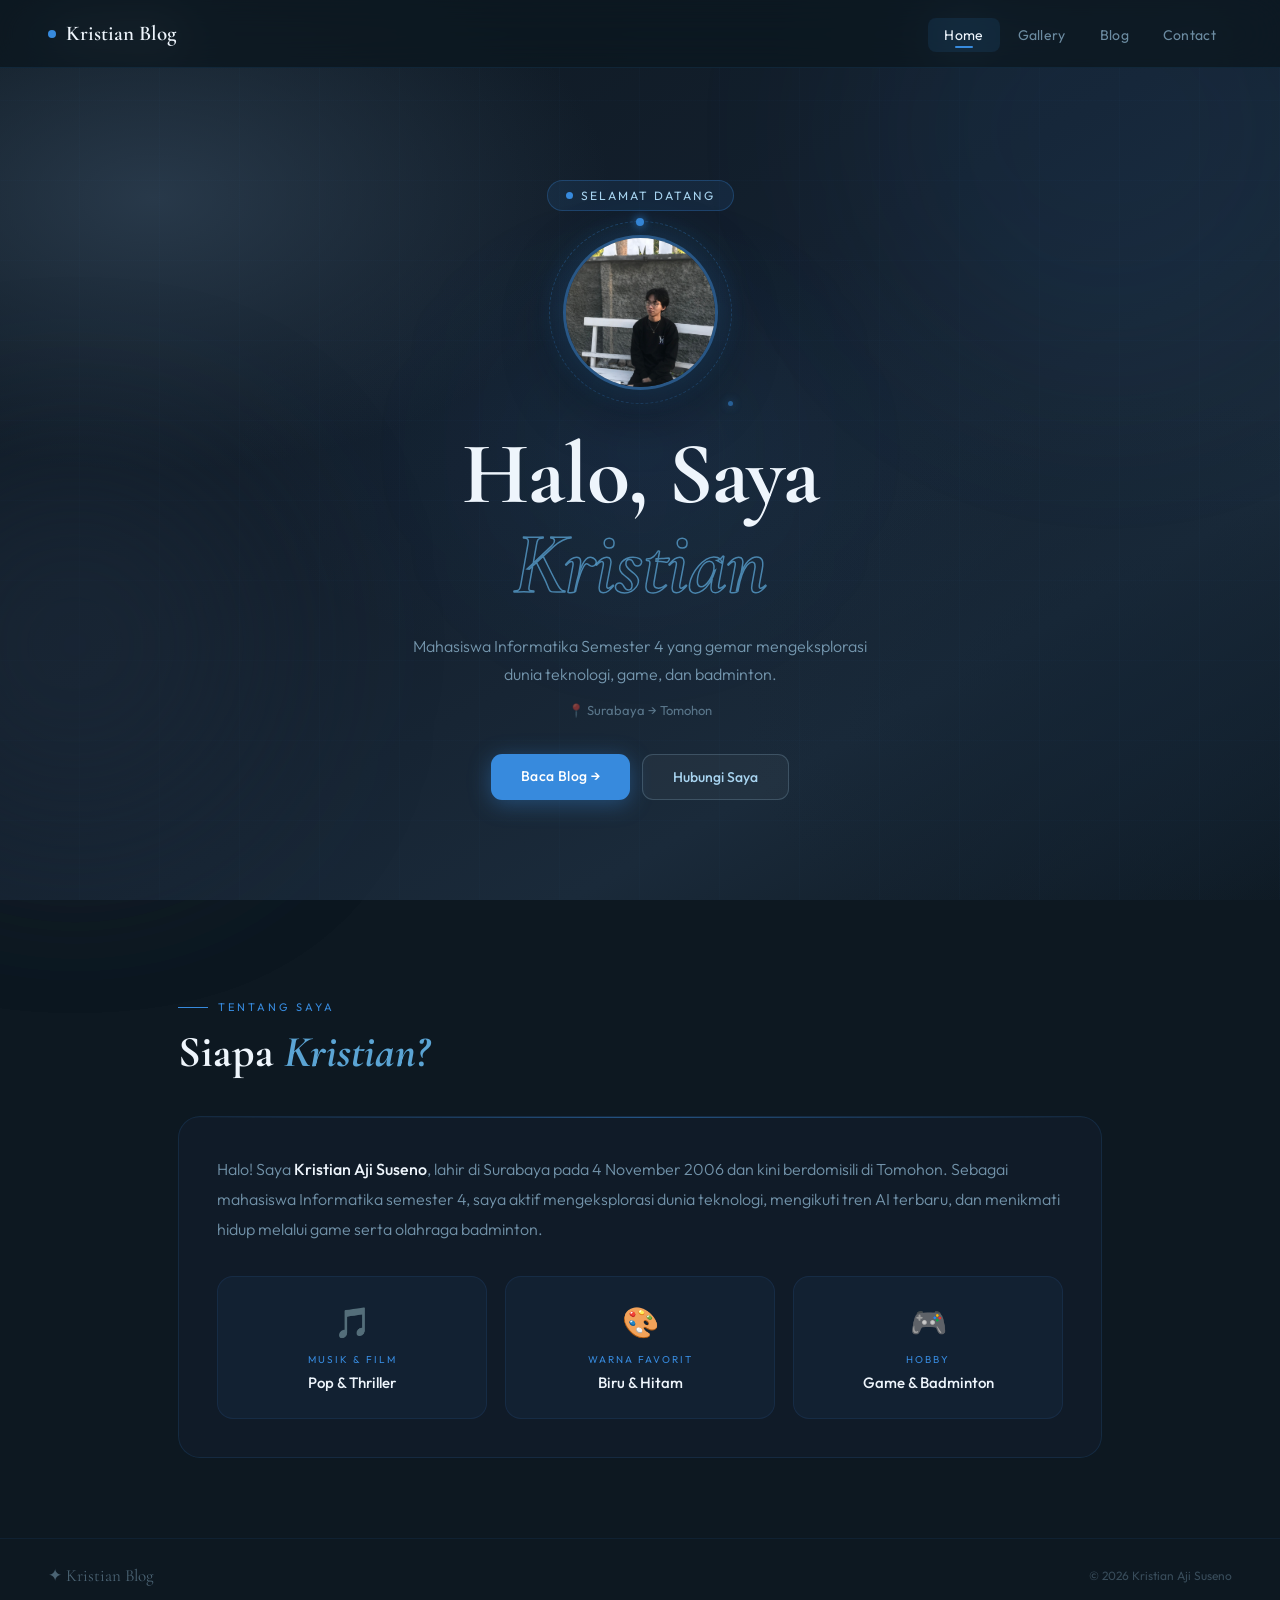
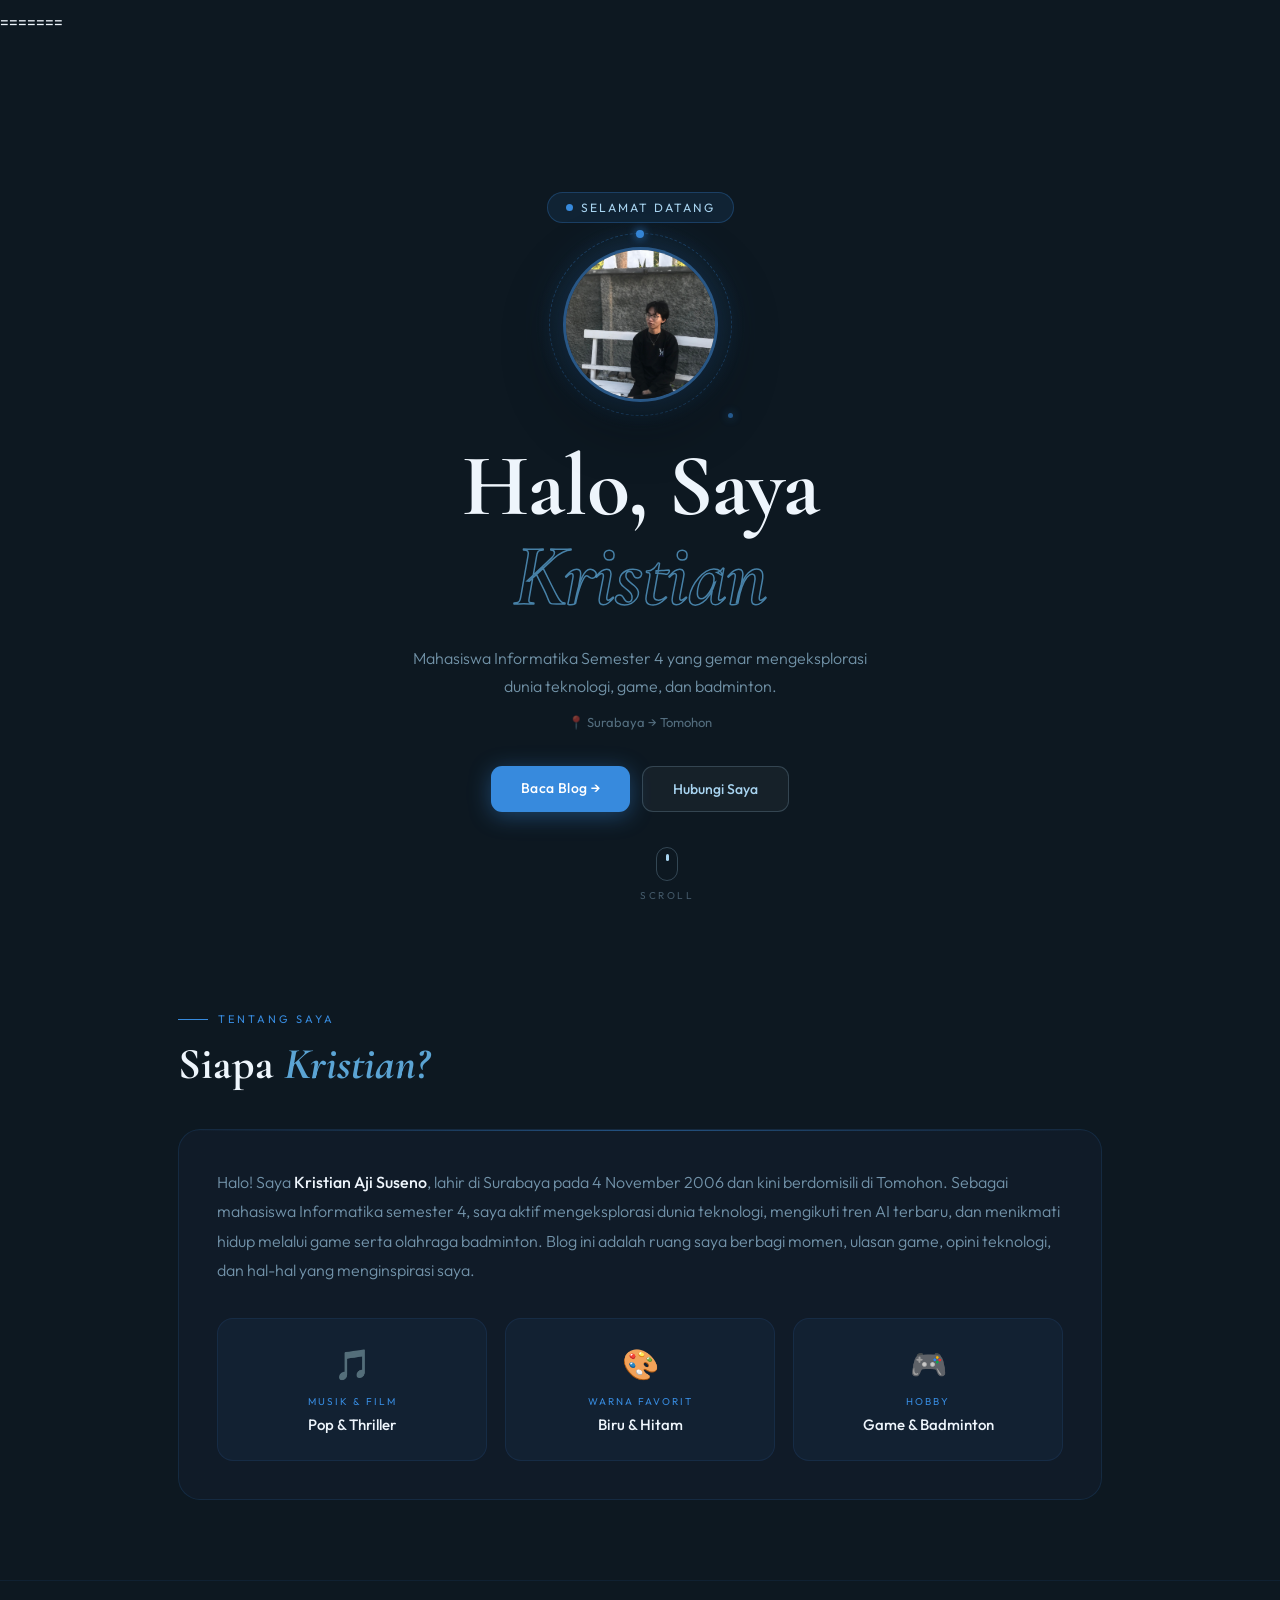
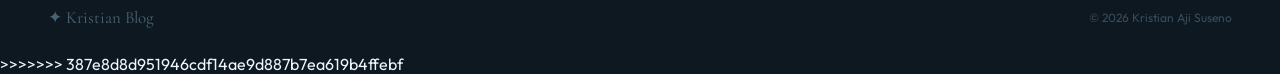
==== commit 743b828b: "fix merge conflict" ====
--- a/index.html
+++ b/index.html
@@ -1,3 +1,4 @@
+<<<<<<< HEAD
 <!DOCTYPE html>
 <html lang="id">
 <head>
@@ -93,4 +94,246 @@
 <script src="script.js"></script>
 
 </body>
+=======
+<!DOCTYPE html>
+<html lang="id">
+<head>
+    <meta charset="UTF-8">
+    <meta name="viewport" content="width=device-width, initial-scale=1.0">
+    <title>Home — Kristian Blog</title>
+    <link href="https://fonts.googleapis.com/css2?family=Cormorant+Garamond:ital,wght@0,400;0,600;0,700;1,400;1,700&family=Outfit:wght@300;400;500;600&display=swap" rel="stylesheet">
+    <style>
+        :root {
+            --n900:#0d1821;--n800:#162030;--n700:#1e2d3d;--n600:#2c3e50;--n500:#3d5166;
+            --blue:#378ADD;--blue-l:#5ba4d4;--blue-p:#a8d4f0;--blue-g:rgba(55,138,221,0.25);
+            --white:#eef5fc;--dim:rgba(168,212,240,0.65);
+        }
+        *{box-sizing:border-box;margin:0;padding:0;}
+        html{scroll-behavior:smooth;}
+        body{font-family:'Outfit',sans-serif;background:var(--n900);color:var(--white);min-height:100vh;overflow-x:hidden;}
+
+        /* BG */
+        .bg-layer{position:fixed;inset:0;z-index:0;
+            background:
+                radial-gradient(ellipse 65% 55% at 12% 22%,rgba(44,62,80,0.85),transparent 55%),
+                radial-gradient(ellipse 55% 65% at 88% 78%,rgba(20,36,52,0.75),transparent 55%),
+                radial-gradient(ellipse 50% 40% at 50% 50%,rgba(55,138,221,0.05),transparent 65%),
+                linear-gradient(150deg,#0d1821 0%,#14202e 45%,#1a2a3a 75%,#0d1821 100%);}
+        .bg-layer::after{content:'';position:absolute;inset:0;
+            background-image:repeating-linear-gradient(0deg,transparent,transparent 79px,rgba(55,138,221,0.035) 80px),
+                             repeating-linear-gradient(90deg,transparent,transparent 79px,rgba(55,138,221,0.035) 80px);}
+
+        .blob{position:fixed;border-radius:50%;filter:blur(90px);pointer-events:none;z-index:0;}
+        .b1{width:500px;height:500px;background:rgba(55,138,221,0.07);top:-120px;right:-80px;animation:d1 20s ease-in-out infinite alternate;}
+        .b2{width:350px;height:350px;background:rgba(30,45,60,0.5);bottom:80px;left:-100px;animation:d2 16s ease-in-out infinite alternate;}
+        .b3{width:250px;height:250px;background:rgba(55,138,221,0.05);top:50%;left:50%;transform:translate(-50%,-50%);animation:d3 24s ease-in-out infinite alternate;}
+        @keyframes d1{to{transform:translate(-80px,100px) scale(1.2);}}
+        @keyframes d2{to{transform:translate(100px,-60px) scale(1.15);}}
+        @keyframes d3{to{transform:translate(-40%,-40%) scale(1.3);}}
+
+        canvas{position:fixed;inset:0;z-index:0;pointer-events:none;}
+
+        /* NAV */
+        nav{position:fixed;top:0;left:0;right:0;z-index:300;height:68px;padding:0 48px;
+            display:flex;align-items:center;justify-content:space-between;
+            background:rgba(13,24,33,0.6);backdrop-filter:blur(24px);
+            border-bottom:1px solid rgba(55,138,221,0.1);transition:background 0.4s;}
+        nav.scrolled{background:rgba(13,24,33,0.92);}
+
+        .n-logo{font-family:'Cormorant Garamond',serif;font-size:21px;font-weight:600;
+            color:var(--white);text-decoration:none;display:flex;align-items:center;gap:10px;}
+        .n-logo .dot{width:8px;height:8px;background:var(--blue);border-radius:50%;flex-shrink:0;
+            animation:pdot 2.5s infinite;}
+        @keyframes pdot{0%,100%{box-shadow:0 0 0 0 rgba(55,138,221,0.6);}60%{box-shadow:0 0 0 7px rgba(55,138,221,0);}}
+
+        .n-links{list-style:none;display:flex;gap:2px;}
+        .n-links a{color:rgba(168,212,240,0.6);text-decoration:none;font-size:14px;font-weight:400;
+            padding:8px 16px;border-radius:8px;letter-spacing:0.3px;transition:all 0.2s;position:relative;}
+        .n-links a::after{content:'';position:absolute;bottom:4px;left:50%;transform:translateX(-50%) scaleX(0);
+            width:18px;height:2px;background:var(--blue);border-radius:2px;transition:transform 0.25s;}
+        .n-links a:hover,.n-links a.active{color:var(--white);background:rgba(55,138,221,0.1);}
+        .n-links a.active::after,.n-links a:hover::after{transform:translateX(-50%) scaleX(1);}
+
+        /* HERO */
+        .hero{position:relative;z-index:1;min-height:100vh;display:flex;flex-direction:column;
+            align-items:center;justify-content:center;padding:100px 40px 60px;text-align:center;}
+
+        .hero-eyebrow{display:inline-flex;align-items:center;gap:8px;
+            background:rgba(55,138,221,0.1);border:1px solid rgba(55,138,221,0.28);
+            color:var(--blue-p);padding:7px 18px;border-radius:22px;font-size:12px;
+            letter-spacing:2px;text-transform:uppercase;margin-bottom:24px;
+            animation:fadeUp 0.8s ease both;}
+        .hero-eyebrow .ping{width:7px;height:7px;background:var(--blue);border-radius:50%;
+            animation:ping 1.8s ease infinite;}
+        @keyframes ping{0%,100%{opacity:1;transform:scale(1);}50%{opacity:0.6;transform:scale(1.3);}}
+
+        .av-wrap{position:relative;margin-bottom:40px;animation:float 7s ease-in-out infinite;}
+        @keyframes float{0%,100%{transform:translateY(0);}50%{transform:translateY(-14px);}}
+
+        .av-glow{position:absolute;inset:-28px;border-radius:50%;
+            background:radial-gradient(circle,rgba(55,138,221,0.2) 0%,transparent 70%);
+            animation:gpulse 3s ease-in-out infinite;}
+        @keyframes gpulse{0%,100%{opacity:0.4;transform:scale(1);}50%{opacity:0.9;transform:scale(1.12);}}
+
+        .av-orbit{position:absolute;inset:-14px;border-radius:50%;
+            border:1px dashed rgba(55,138,221,0.3);animation:spin 18s linear infinite;}
+        .av-orbit::before,.av-orbit::after{content:'';position:absolute;border-radius:50%;
+            background:var(--blue);box-shadow:0 0 10px var(--blue);}
+        .av-orbit::before{width:8px;height:8px;top:-4px;left:50%;transform:translateX(-50%);}
+        .av-orbit::after{width:5px;height:5px;bottom:-2.5px;right:-2.5px;opacity:0.6;}
+        @keyframes spin{from{transform:rotate(0deg);}to{transform:rotate(360deg);}}
+
+        .av-img{width:155px;height:155px;border-radius:50%;object-fit:cover;position:relative;z-index:2;
+            border:3px solid rgba(55,138,221,0.45);display:block;background:var(--n700);
+            box-shadow:0 0 40px rgba(55,138,221,0.2),0 20px 60px rgba(0,0,0,0.4);}
+
+        .hero h1{font-family:'Cormorant Garamond',serif;font-size:clamp(52px,9vw,88px);font-weight:700;
+            line-height:1.02;color:var(--white);animation:fadeUp 0.85s 0.1s ease both;letter-spacing:-1px;}
+        .hero h1 em{color:transparent;-webkit-text-stroke:1.5px rgba(91,164,212,0.75);font-style:italic;}
+
+        .hero-sub{max-width:480px;margin:22px auto 0;color:var(--dim);font-size:16px;line-height:1.75;
+            font-weight:300;animation:fadeUp 0.85s 0.2s ease both;}
+
+        .hero-loc{display:inline-flex;align-items:center;gap:6px;margin-top:14px;
+            color:rgba(168,212,240,0.45);font-size:13px;animation:fadeUp 0.85s 0.28s ease both;}
+
+        .hero-ctas{display:flex;gap:12px;justify-content:center;margin-top:36px;flex-wrap:wrap;
+            animation:fadeUp 0.85s 0.35s ease both;}
+
+        .btn-p{padding:13px 30px;background:var(--blue);color:white;border-radius:11px;
+            text-decoration:none;font-size:14px;font-weight:500;letter-spacing:0.4px;
+            transition:all 0.25s;box-shadow:0 4px 22px rgba(55,138,221,0.4);}
+        .btn-p:hover{background:var(--blue-l);transform:translateY(-3px);box-shadow:0 10px 35px rgba(55,138,221,0.55);}
+
+        .btn-g{padding:13px 30px;background:rgba(255,255,255,0.04);border:1px solid rgba(168,212,240,0.2);
+            color:var(--blue-p);border-radius:11px;text-decoration:none;font-size:14px;font-weight:500;
+            transition:all 0.25s;}
+        .btn-g:hover{background:rgba(55,138,221,0.1);border-color:rgba(55,138,221,0.4);transform:translateY(-3px);}
+
+        .scroll-hint{position:absolute;bottom:30px;left:50%;transform:translateX(-50%);
+            display:flex;flex-direction:column;align-items:center;gap:8px;
+            color:rgba(168,212,240,0.35);font-size:10px;letter-spacing:2.5px;text-transform:uppercase;
+            animation:fadeUp 1.5s 1.2s ease both;}
+        .s-mouse{width:22px;height:34px;border:1.5px solid rgba(168,212,240,0.25);border-radius:12px;
+            display:flex;justify-content:center;padding-top:6px;}
+        .s-wheel{width:3px;height:7px;background:var(--blue-p);border-radius:2px;
+            animation:wh 2s ease infinite;}
+        @keyframes wh{0%{opacity:1;transform:translateY(0);}100%{opacity:0;transform:translateY(12px);}}
+
+        /* ABOUT */
+        .section{position:relative;z-index:1;max-width:1020px;margin:0 auto;padding:80px 48px;}
+
+        .s-eyebrow{font-size:11px;letter-spacing:3px;text-transform:uppercase;color:var(--blue);
+            display:flex;align-items:center;gap:10px;margin-bottom:14px;}
+        .s-eyebrow::before{content:'';width:30px;height:1px;background:var(--blue);}
+
+        .s-title{font-family:'Cormorant Garamond',serif;font-size:44px;font-weight:700;
+            color:var(--white);margin-bottom:40px;line-height:1.1;}
+        .s-title em{font-style:italic;color:var(--blue-l);}
+
+        .glass{background:rgba(20,32,48,0.55);border:1px solid rgba(55,138,221,0.14);
+            border-radius:22px;padding:38px;backdrop-filter:blur(14px);position:relative;overflow:hidden;}
+        .glass::before{content:'';position:absolute;top:0;left:0;right:0;height:1px;
+            background:linear-gradient(90deg,transparent,rgba(55,138,221,0.5),transparent);}
+        .glass p{color:var(--dim);font-size:16px;line-height:1.85;font-weight:300;}
+        .glass strong{color:var(--white);font-weight:500;}
+
+        .stats-grid{display:grid;grid-template-columns:repeat(3,1fr);gap:18px;margin-top:32px;}
+
+        .stat-card{background:rgba(55,138,221,0.05);border:1px solid rgba(55,138,221,0.11);
+            border-radius:16px;padding:26px 18px;text-align:center;
+            transition:all 0.3s;cursor:default;position:relative;overflow:hidden;}
+        .stat-card::after{content:'';position:absolute;bottom:0;left:0;right:0;height:2px;
+            background:linear-gradient(90deg,transparent,var(--blue),transparent);
+            transform:scaleX(0);transition:transform 0.3s;}
+        .stat-card:hover{background:rgba(55,138,221,0.1);border-color:rgba(55,138,221,0.28);
+            transform:translateY(-5px);box-shadow:0 12px 36px rgba(55,138,221,0.15);}
+        .stat-card:hover::after{transform:scaleX(1);}
+
+        .sc-icon{font-size:30px;margin-bottom:12px;display:block;}
+        .sc-label{font-size:10px;text-transform:uppercase;letter-spacing:2px;color:var(--blue);margin-bottom:7px;}
+        .sc-val{font-size:15px;font-weight:500;color:var(--white);}
+
+        /* FOOTER */
+        footer{position:relative;z-index:1;border-top:1px solid rgba(55,138,221,0.09);
+            padding:26px 48px;display:flex;align-items:center;justify-content:space-between;}
+        .f-logo{font-family:'Cormorant Garamond',serif;font-size:17px;color:rgba(168,212,240,0.4);}
+        .f-copy{font-size:12px;color:rgba(168,212,240,0.28);}
+
+        /* UTILS */
+        @keyframes fadeUp{from{opacity:0;transform:translateY(22px);}to{opacity:1;transform:translateY(0);}}
+        .reveal{opacity:0;transform:translateY(32px);transition:opacity 0.75s ease,transform 0.75s ease;}
+        .reveal.in{opacity:1;transform:translateY(0);}
+    </style>
+</head>
+<body>
+
+<div class="bg-layer"></div>
+<div class="blob b1"></div><div class="blob b2"></div><div class="blob b3"></div>
+<canvas id="c"></canvas>
+
+<nav id="nav">
+    <a href="index.html" class="n-logo"><div class="dot"></div>Kristian Blog</a>
+    <ul class="n-links">
+        <li><a href="index.html" class="active">Home</a></li>
+        <li><a href="gallery.html">Gallery</a></li>
+        <li><a href="blog.html">Blog</a></li>
+        <li><a href="contact.html">Contact</a></li>
+    </ul>
+</nav>
+
+<section class="hero">
+    <div class="hero-eyebrow"><span class="ping"></span>Selamat Datang</div>
+    <div class="av-wrap">
+        <div class="av-glow"></div>
+        <div class="av-orbit"></div>
+        <img src="image/image1.jpeg" alt="Kristian" class="av-img"
+             onerror="this.style.background='linear-gradient(135deg,#2c3e50,#0d1821)';this.removeAttribute('src')">
+    </div>
+    <h1>Halo, Saya<br><em>Kristian</em></h1>
+    <p class="hero-sub">Mahasiswa Informatika Semester 4 yang gemar mengeksplorasi dunia teknologi, game, dan badminton.</p>
+    <div class="hero-loc">📍 Surabaya → Tomohon</div>
+    <div class="hero-ctas">
+        <a href="blog.html" class="btn-p">Baca Blog →</a>
+        <a href="contact.html" class="btn-g">Hubungi Saya</a>
+    </div>
+    <div class="scroll-hint">
+        <div class="s-mouse"><div class="s-wheel"></div></div>
+        <span>Scroll</span>
+    </div>
+</section>
+
+<div class="section">
+    <div class="s-eyebrow">Tentang Saya</div>
+    <h2 class="s-title">Siapa <em>Kristian?</em></h2>
+    <div class="glass reveal">
+        <p>Halo! Saya <strong>Kristian Aji Suseno</strong>, lahir di Surabaya pada 4 November 2006 dan kini berdomisili di Tomohon. Sebagai mahasiswa Informatika semester 4, saya aktif mengeksplorasi dunia teknologi, mengikuti tren AI terbaru, dan menikmati hidup melalui game serta olahraga badminton. Blog ini adalah ruang saya berbagi momen, ulasan game, opini teknologi, dan hal-hal yang menginspirasi saya.</p>
+        <div class="stats-grid">
+            <div class="stat-card"><span class="sc-icon">🎵</span><div class="sc-label">Musik & Film</div><div class="sc-val">Pop & Thriller</div></div>
+            <div class="stat-card"><span class="sc-icon">🎨</span><div class="sc-label">Warna Favorit</div><div class="sc-val">Biru & Hitam</div></div>
+            <div class="stat-card"><span class="sc-icon">🎮</span><div class="sc-label">Hobby</div><div class="sc-val">Game & Badminton</div></div>
+        </div>
+    </div>
+</div>
+
+<footer>
+    <div class="f-logo">✦ Kristian Blog</div>
+    <div class="f-copy">© 2026 Kristian Aji Suseno</div>
+</footer>
+
+<script>
+const cv=document.getElementById('c'),cx=cv.getContext('2d');
+let W,H,pts=[];
+function resize(){W=cv.width=innerWidth;H=cv.height=innerHeight;}
+resize();addEventListener('resize',resize);
+for(let i=0;i<65;i++)pts.push({x:Math.random()*1920,y:Math.random()*1080,r:Math.random()*1.4+0.3,vx:(Math.random()-.5)*.18,vy:(Math.random()-.5)*.18,a:Math.random()*.45+0.08});
+(function draw(){cx.clearRect(0,0,W,H);pts.forEach(p=>{p.x+=p.vx;p.y+=p.vy;if(p.x<0)p.x=W;if(p.x>W)p.x=0;if(p.y<0)p.y=H;if(p.y>H)p.y=0;cx.beginPath();cx.arc(p.x,p.y,p.r,0,Math.PI*2);cx.fillStyle=`rgba(168,212,240,${p.a})`;cx.fill();});requestAnimationFrame(draw);})();
+
+window.addEventListener('scroll',()=>{document.getElementById('nav').classList.toggle('scrolled',scrollY>40);});
+
+const obs=new IntersectionObserver(es=>es.forEach(e=>{if(e.isIntersecting)e.target.classList.add('in');}),{threshold:0.1});
+document.querySelectorAll('.reveal').forEach(el=>obs.observe(el));
+</script>
+</body>
+>>>>>>> 387e8d8d951946cdf14ae9d887b7ea619b4ffebf
 </html>
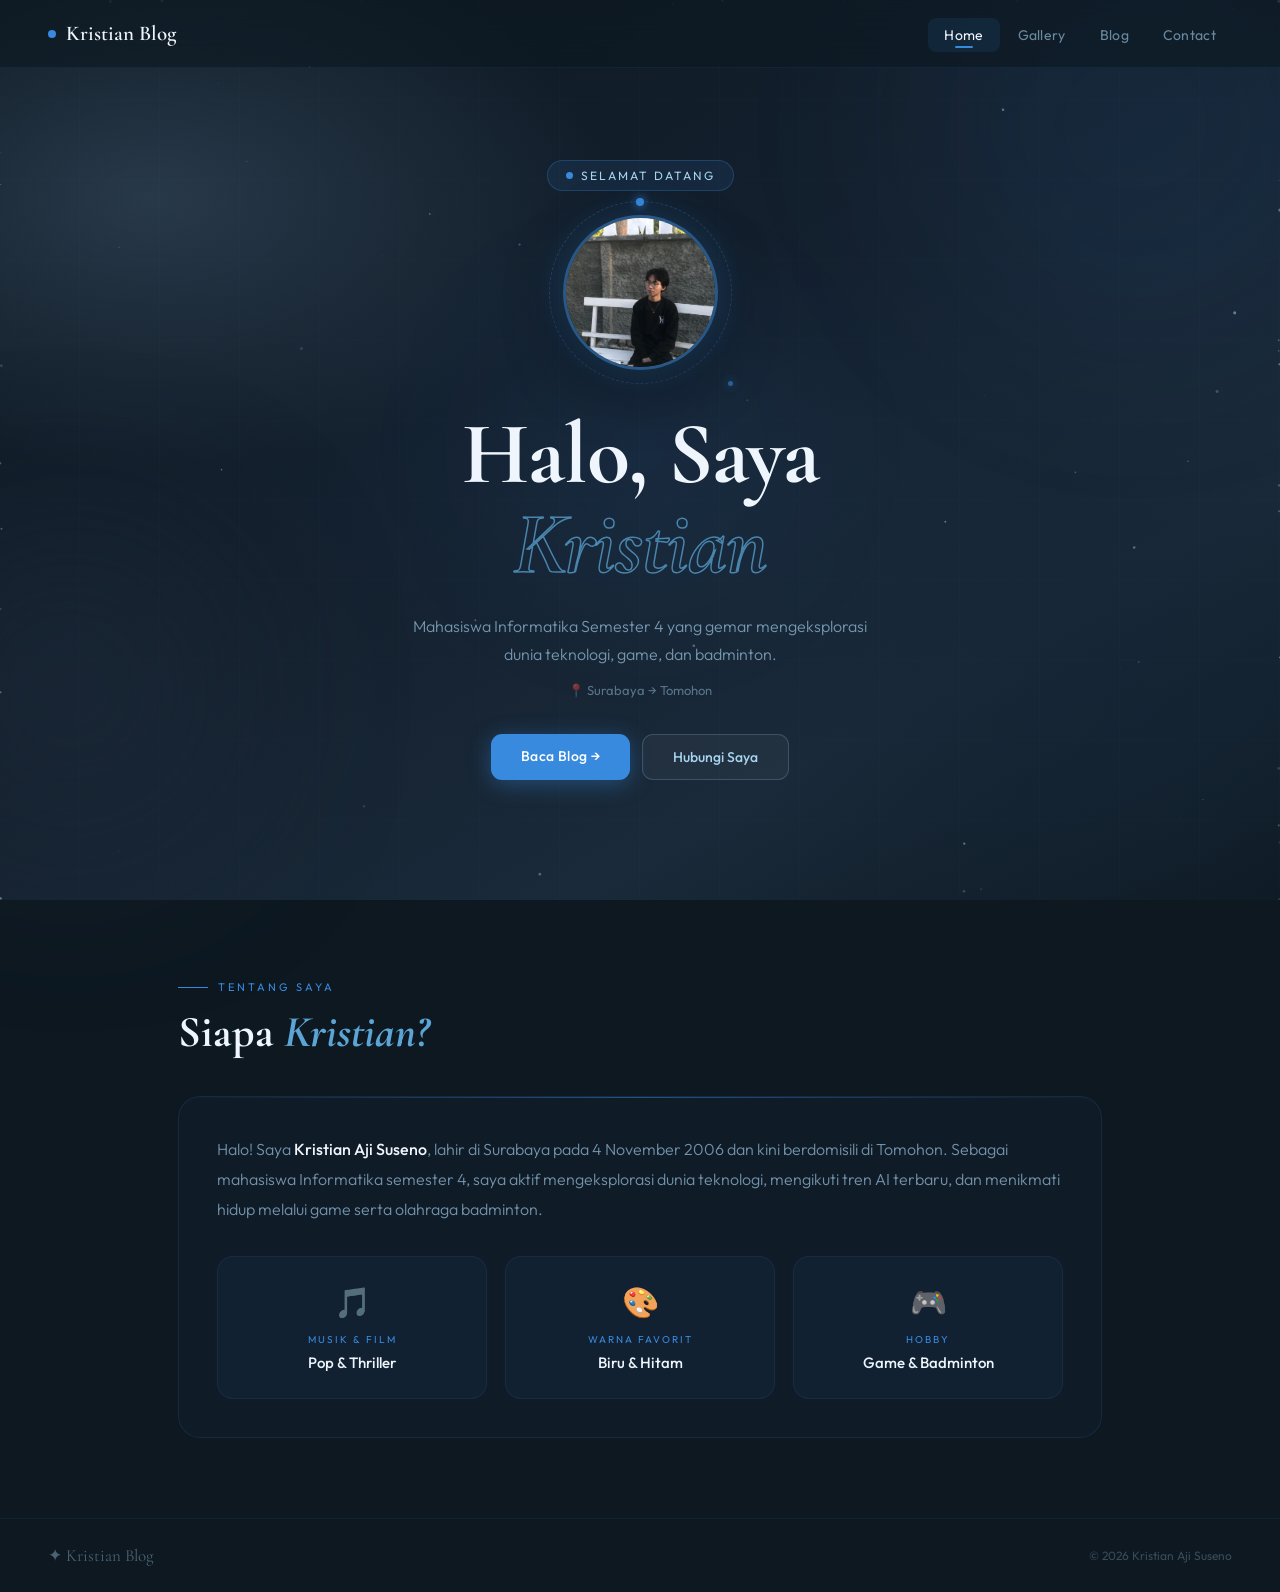
==== commit 018594d9: "update" ====
--- a/index.html
+++ b/index.html
@@ -1,4 +1,3 @@
-<<<<<<< HEAD
 <!DOCTYPE html>
 <html lang="id">
 <head>
@@ -94,246 +93,4 @@
 <script src="script.js"></script>
 
 </body>
-=======
-<!DOCTYPE html>
-<html lang="id">
-<head>
-    <meta charset="UTF-8">
-    <meta name="viewport" content="width=device-width, initial-scale=1.0">
-    <title>Home — Kristian Blog</title>
-    <link href="https://fonts.googleapis.com/css2?family=Cormorant+Garamond:ital,wght@0,400;0,600;0,700;1,400;1,700&family=Outfit:wght@300;400;500;600&display=swap" rel="stylesheet">
-    <style>
-        :root {
-            --n900:#0d1821;--n800:#162030;--n700:#1e2d3d;--n600:#2c3e50;--n500:#3d5166;
-            --blue:#378ADD;--blue-l:#5ba4d4;--blue-p:#a8d4f0;--blue-g:rgba(55,138,221,0.25);
-            --white:#eef5fc;--dim:rgba(168,212,240,0.65);
-        }
-        *{box-sizing:border-box;margin:0;padding:0;}
-        html{scroll-behavior:smooth;}
-        body{font-family:'Outfit',sans-serif;background:var(--n900);color:var(--white);min-height:100vh;overflow-x:hidden;}
-
-        /* BG */
-        .bg-layer{position:fixed;inset:0;z-index:0;
-            background:
-                radial-gradient(ellipse 65% 55% at 12% 22%,rgba(44,62,80,0.85),transparent 55%),
-                radial-gradient(ellipse 55% 65% at 88% 78%,rgba(20,36,52,0.75),transparent 55%),
-                radial-gradient(ellipse 50% 40% at 50% 50%,rgba(55,138,221,0.05),transparent 65%),
-                linear-gradient(150deg,#0d1821 0%,#14202e 45%,#1a2a3a 75%,#0d1821 100%);}
-        .bg-layer::after{content:'';position:absolute;inset:0;
-            background-image:repeating-linear-gradient(0deg,transparent,transparent 79px,rgba(55,138,221,0.035) 80px),
-                             repeating-linear-gradient(90deg,transparent,transparent 79px,rgba(55,138,221,0.035) 80px);}
-
-        .blob{position:fixed;border-radius:50%;filter:blur(90px);pointer-events:none;z-index:0;}
-        .b1{width:500px;height:500px;background:rgba(55,138,221,0.07);top:-120px;right:-80px;animation:d1 20s ease-in-out infinite alternate;}
-        .b2{width:350px;height:350px;background:rgba(30,45,60,0.5);bottom:80px;left:-100px;animation:d2 16s ease-in-out infinite alternate;}
-        .b3{width:250px;height:250px;background:rgba(55,138,221,0.05);top:50%;left:50%;transform:translate(-50%,-50%);animation:d3 24s ease-in-out infinite alternate;}
-        @keyframes d1{to{transform:translate(-80px,100px) scale(1.2);}}
-        @keyframes d2{to{transform:translate(100px,-60px) scale(1.15);}}
-        @keyframes d3{to{transform:translate(-40%,-40%) scale(1.3);}}
-
-        canvas{position:fixed;inset:0;z-index:0;pointer-events:none;}
-
-        /* NAV */
-        nav{position:fixed;top:0;left:0;right:0;z-index:300;height:68px;padding:0 48px;
-            display:flex;align-items:center;justify-content:space-between;
-            background:rgba(13,24,33,0.6);backdrop-filter:blur(24px);
-            border-bottom:1px solid rgba(55,138,221,0.1);transition:background 0.4s;}
-        nav.scrolled{background:rgba(13,24,33,0.92);}
-
-        .n-logo{font-family:'Cormorant Garamond',serif;font-size:21px;font-weight:600;
-            color:var(--white);text-decoration:none;display:flex;align-items:center;gap:10px;}
-        .n-logo .dot{width:8px;height:8px;background:var(--blue);border-radius:50%;flex-shrink:0;
-            animation:pdot 2.5s infinite;}
-        @keyframes pdot{0%,100%{box-shadow:0 0 0 0 rgba(55,138,221,0.6);}60%{box-shadow:0 0 0 7px rgba(55,138,221,0);}}
-
-        .n-links{list-style:none;display:flex;gap:2px;}
-        .n-links a{color:rgba(168,212,240,0.6);text-decoration:none;font-size:14px;font-weight:400;
-            padding:8px 16px;border-radius:8px;letter-spacing:0.3px;transition:all 0.2s;position:relative;}
-        .n-links a::after{content:'';position:absolute;bottom:4px;left:50%;transform:translateX(-50%) scaleX(0);
-            width:18px;height:2px;background:var(--blue);border-radius:2px;transition:transform 0.25s;}
-        .n-links a:hover,.n-links a.active{color:var(--white);background:rgba(55,138,221,0.1);}
-        .n-links a.active::after,.n-links a:hover::after{transform:translateX(-50%) scaleX(1);}
-
-        /* HERO */
-        .hero{position:relative;z-index:1;min-height:100vh;display:flex;flex-direction:column;
-            align-items:center;justify-content:center;padding:100px 40px 60px;text-align:center;}
-
-        .hero-eyebrow{display:inline-flex;align-items:center;gap:8px;
-            background:rgba(55,138,221,0.1);border:1px solid rgba(55,138,221,0.28);
-            color:var(--blue-p);padding:7px 18px;border-radius:22px;font-size:12px;
-            letter-spacing:2px;text-transform:uppercase;margin-bottom:24px;
-            animation:fadeUp 0.8s ease both;}
-        .hero-eyebrow .ping{width:7px;height:7px;background:var(--blue);border-radius:50%;
-            animation:ping 1.8s ease infinite;}
-        @keyframes ping{0%,100%{opacity:1;transform:scale(1);}50%{opacity:0.6;transform:scale(1.3);}}
-
-        .av-wrap{position:relative;margin-bottom:40px;animation:float 7s ease-in-out infinite;}
-        @keyframes float{0%,100%{transform:translateY(0);}50%{transform:translateY(-14px);}}
-
-        .av-glow{position:absolute;inset:-28px;border-radius:50%;
-            background:radial-gradient(circle,rgba(55,138,221,0.2) 0%,transparent 70%);
-            animation:gpulse 3s ease-in-out infinite;}
-        @keyframes gpulse{0%,100%{opacity:0.4;transform:scale(1);}50%{opacity:0.9;transform:scale(1.12);}}
-
-        .av-orbit{position:absolute;inset:-14px;border-radius:50%;
-            border:1px dashed rgba(55,138,221,0.3);animation:spin 18s linear infinite;}
-        .av-orbit::before,.av-orbit::after{content:'';position:absolute;border-radius:50%;
-            background:var(--blue);box-shadow:0 0 10px var(--blue);}
-        .av-orbit::before{width:8px;height:8px;top:-4px;left:50%;transform:translateX(-50%);}
-        .av-orbit::after{width:5px;height:5px;bottom:-2.5px;right:-2.5px;opacity:0.6;}
-        @keyframes spin{from{transform:rotate(0deg);}to{transform:rotate(360deg);}}
-
-        .av-img{width:155px;height:155px;border-radius:50%;object-fit:cover;position:relative;z-index:2;
-            border:3px solid rgba(55,138,221,0.45);display:block;background:var(--n700);
-            box-shadow:0 0 40px rgba(55,138,221,0.2),0 20px 60px rgba(0,0,0,0.4);}
-
-        .hero h1{font-family:'Cormorant Garamond',serif;font-size:clamp(52px,9vw,88px);font-weight:700;
-            line-height:1.02;color:var(--white);animation:fadeUp 0.85s 0.1s ease both;letter-spacing:-1px;}
-        .hero h1 em{color:transparent;-webkit-text-stroke:1.5px rgba(91,164,212,0.75);font-style:italic;}
-
-        .hero-sub{max-width:480px;margin:22px auto 0;color:var(--dim);font-size:16px;line-height:1.75;
-            font-weight:300;animation:fadeUp 0.85s 0.2s ease both;}
-
-        .hero-loc{display:inline-flex;align-items:center;gap:6px;margin-top:14px;
-            color:rgba(168,212,240,0.45);font-size:13px;animation:fadeUp 0.85s 0.28s ease both;}
-
-        .hero-ctas{display:flex;gap:12px;justify-content:center;margin-top:36px;flex-wrap:wrap;
-            animation:fadeUp 0.85s 0.35s ease both;}
-
-        .btn-p{padding:13px 30px;background:var(--blue);color:white;border-radius:11px;
-            text-decoration:none;font-size:14px;font-weight:500;letter-spacing:0.4px;
-            transition:all 0.25s;box-shadow:0 4px 22px rgba(55,138,221,0.4);}
-        .btn-p:hover{background:var(--blue-l);transform:translateY(-3px);box-shadow:0 10px 35px rgba(55,138,221,0.55);}
-
-        .btn-g{padding:13px 30px;background:rgba(255,255,255,0.04);border:1px solid rgba(168,212,240,0.2);
-            color:var(--blue-p);border-radius:11px;text-decoration:none;font-size:14px;font-weight:500;
-            transition:all 0.25s;}
-        .btn-g:hover{background:rgba(55,138,221,0.1);border-color:rgba(55,138,221,0.4);transform:translateY(-3px);}
-
-        .scroll-hint{position:absolute;bottom:30px;left:50%;transform:translateX(-50%);
-            display:flex;flex-direction:column;align-items:center;gap:8px;
-            color:rgba(168,212,240,0.35);font-size:10px;letter-spacing:2.5px;text-transform:uppercase;
-            animation:fadeUp 1.5s 1.2s ease both;}
-        .s-mouse{width:22px;height:34px;border:1.5px solid rgba(168,212,240,0.25);border-radius:12px;
-            display:flex;justify-content:center;padding-top:6px;}
-        .s-wheel{width:3px;height:7px;background:var(--blue-p);border-radius:2px;
-            animation:wh 2s ease infinite;}
-        @keyframes wh{0%{opacity:1;transform:translateY(0);}100%{opacity:0;transform:translateY(12px);}}
-
-        /* ABOUT */
-        .section{position:relative;z-index:1;max-width:1020px;margin:0 auto;padding:80px 48px;}
-
-        .s-eyebrow{font-size:11px;letter-spacing:3px;text-transform:uppercase;color:var(--blue);
-            display:flex;align-items:center;gap:10px;margin-bottom:14px;}
-        .s-eyebrow::before{content:'';width:30px;height:1px;background:var(--blue);}
-
-        .s-title{font-family:'Cormorant Garamond',serif;font-size:44px;font-weight:700;
-            color:var(--white);margin-bottom:40px;line-height:1.1;}
-        .s-title em{font-style:italic;color:var(--blue-l);}
-
-        .glass{background:rgba(20,32,48,0.55);border:1px solid rgba(55,138,221,0.14);
-            border-radius:22px;padding:38px;backdrop-filter:blur(14px);position:relative;overflow:hidden;}
-        .glass::before{content:'';position:absolute;top:0;left:0;right:0;height:1px;
-            background:linear-gradient(90deg,transparent,rgba(55,138,221,0.5),transparent);}
-        .glass p{color:var(--dim);font-size:16px;line-height:1.85;font-weight:300;}
-        .glass strong{color:var(--white);font-weight:500;}
-
-        .stats-grid{display:grid;grid-template-columns:repeat(3,1fr);gap:18px;margin-top:32px;}
-
-        .stat-card{background:rgba(55,138,221,0.05);border:1px solid rgba(55,138,221,0.11);
-            border-radius:16px;padding:26px 18px;text-align:center;
-            transition:all 0.3s;cursor:default;position:relative;overflow:hidden;}
-        .stat-card::after{content:'';position:absolute;bottom:0;left:0;right:0;height:2px;
-            background:linear-gradient(90deg,transparent,var(--blue),transparent);
-            transform:scaleX(0);transition:transform 0.3s;}
-        .stat-card:hover{background:rgba(55,138,221,0.1);border-color:rgba(55,138,221,0.28);
-            transform:translateY(-5px);box-shadow:0 12px 36px rgba(55,138,221,0.15);}
-        .stat-card:hover::after{transform:scaleX(1);}
-
-        .sc-icon{font-size:30px;margin-bottom:12px;display:block;}
-        .sc-label{font-size:10px;text-transform:uppercase;letter-spacing:2px;color:var(--blue);margin-bottom:7px;}
-        .sc-val{font-size:15px;font-weight:500;color:var(--white);}
-
-        /* FOOTER */
-        footer{position:relative;z-index:1;border-top:1px solid rgba(55,138,221,0.09);
-            padding:26px 48px;display:flex;align-items:center;justify-content:space-between;}
-        .f-logo{font-family:'Cormorant Garamond',serif;font-size:17px;color:rgba(168,212,240,0.4);}
-        .f-copy{font-size:12px;color:rgba(168,212,240,0.28);}
-
-        /* UTILS */
-        @keyframes fadeUp{from{opacity:0;transform:translateY(22px);}to{opacity:1;transform:translateY(0);}}
-        .reveal{opacity:0;transform:translateY(32px);transition:opacity 0.75s ease,transform 0.75s ease;}
-        .reveal.in{opacity:1;transform:translateY(0);}
-    </style>
-</head>
-<body>
-
-<div class="bg-layer"></div>
-<div class="blob b1"></div><div class="blob b2"></div><div class="blob b3"></div>
-<canvas id="c"></canvas>
-
-<nav id="nav">
-    <a href="index.html" class="n-logo"><div class="dot"></div>Kristian Blog</a>
-    <ul class="n-links">
-        <li><a href="index.html" class="active">Home</a></li>
-        <li><a href="gallery.html">Gallery</a></li>
-        <li><a href="blog.html">Blog</a></li>
-        <li><a href="contact.html">Contact</a></li>
-    </ul>
-</nav>
-
-<section class="hero">
-    <div class="hero-eyebrow"><span class="ping"></span>Selamat Datang</div>
-    <div class="av-wrap">
-        <div class="av-glow"></div>
-        <div class="av-orbit"></div>
-        <img src="image/image1.jpeg" alt="Kristian" class="av-img"
-             onerror="this.style.background='linear-gradient(135deg,#2c3e50,#0d1821)';this.removeAttribute('src')">
-    </div>
-    <h1>Halo, Saya<br><em>Kristian</em></h1>
-    <p class="hero-sub">Mahasiswa Informatika Semester 4 yang gemar mengeksplorasi dunia teknologi, game, dan badminton.</p>
-    <div class="hero-loc">📍 Surabaya → Tomohon</div>
-    <div class="hero-ctas">
-        <a href="blog.html" class="btn-p">Baca Blog →</a>
-        <a href="contact.html" class="btn-g">Hubungi Saya</a>
-    </div>
-    <div class="scroll-hint">
-        <div class="s-mouse"><div class="s-wheel"></div></div>
-        <span>Scroll</span>
-    </div>
-</section>
-
-<div class="section">
-    <div class="s-eyebrow">Tentang Saya</div>
-    <h2 class="s-title">Siapa <em>Kristian?</em></h2>
-    <div class="glass reveal">
-        <p>Halo! Saya <strong>Kristian Aji Suseno</strong>, lahir di Surabaya pada 4 November 2006 dan kini berdomisili di Tomohon. Sebagai mahasiswa Informatika semester 4, saya aktif mengeksplorasi dunia teknologi, mengikuti tren AI terbaru, dan menikmati hidup melalui game serta olahraga badminton. Blog ini adalah ruang saya berbagi momen, ulasan game, opini teknologi, dan hal-hal yang menginspirasi saya.</p>
-        <div class="stats-grid">
-            <div class="stat-card"><span class="sc-icon">🎵</span><div class="sc-label">Musik & Film</div><div class="sc-val">Pop & Thriller</div></div>
-            <div class="stat-card"><span class="sc-icon">🎨</span><div class="sc-label">Warna Favorit</div><div class="sc-val">Biru & Hitam</div></div>
-            <div class="stat-card"><span class="sc-icon">🎮</span><div class="sc-label">Hobby</div><div class="sc-val">Game & Badminton</div></div>
-        </div>
-    </div>
-</div>
-
-<footer>
-    <div class="f-logo">✦ Kristian Blog</div>
-    <div class="f-copy">© 2026 Kristian Aji Suseno</div>
-</footer>
-
-<script>
-const cv=document.getElementById('c'),cx=cv.getContext('2d');
-let W,H,pts=[];
-function resize(){W=cv.width=innerWidth;H=cv.height=innerHeight;}
-resize();addEventListener('resize',resize);
-for(let i=0;i<65;i++)pts.push({x:Math.random()*1920,y:Math.random()*1080,r:Math.random()*1.4+0.3,vx:(Math.random()-.5)*.18,vy:(Math.random()-.5)*.18,a:Math.random()*.45+0.08});
-(function draw(){cx.clearRect(0,0,W,H);pts.forEach(p=>{p.x+=p.vx;p.y+=p.vy;if(p.x<0)p.x=W;if(p.x>W)p.x=0;if(p.y<0)p.y=H;if(p.y>H)p.y=0;cx.beginPath();cx.arc(p.x,p.y,p.r,0,Math.PI*2);cx.fillStyle=`rgba(168,212,240,${p.a})`;cx.fill();});requestAnimationFrame(draw);})();
-
-window.addEventListener('scroll',()=>{document.getElementById('nav').classList.toggle('scrolled',scrollY>40);});
-
-const obs=new IntersectionObserver(es=>es.forEach(e=>{if(e.isIntersecting)e.target.classList.add('in');}),{threshold:0.1});
-document.querySelectorAll('.reveal').forEach(el=>obs.observe(el));
-</script>
-</body>
->>>>>>> 387e8d8d951946cdf14ae9d887b7ea619b4ffebf
 </html>
